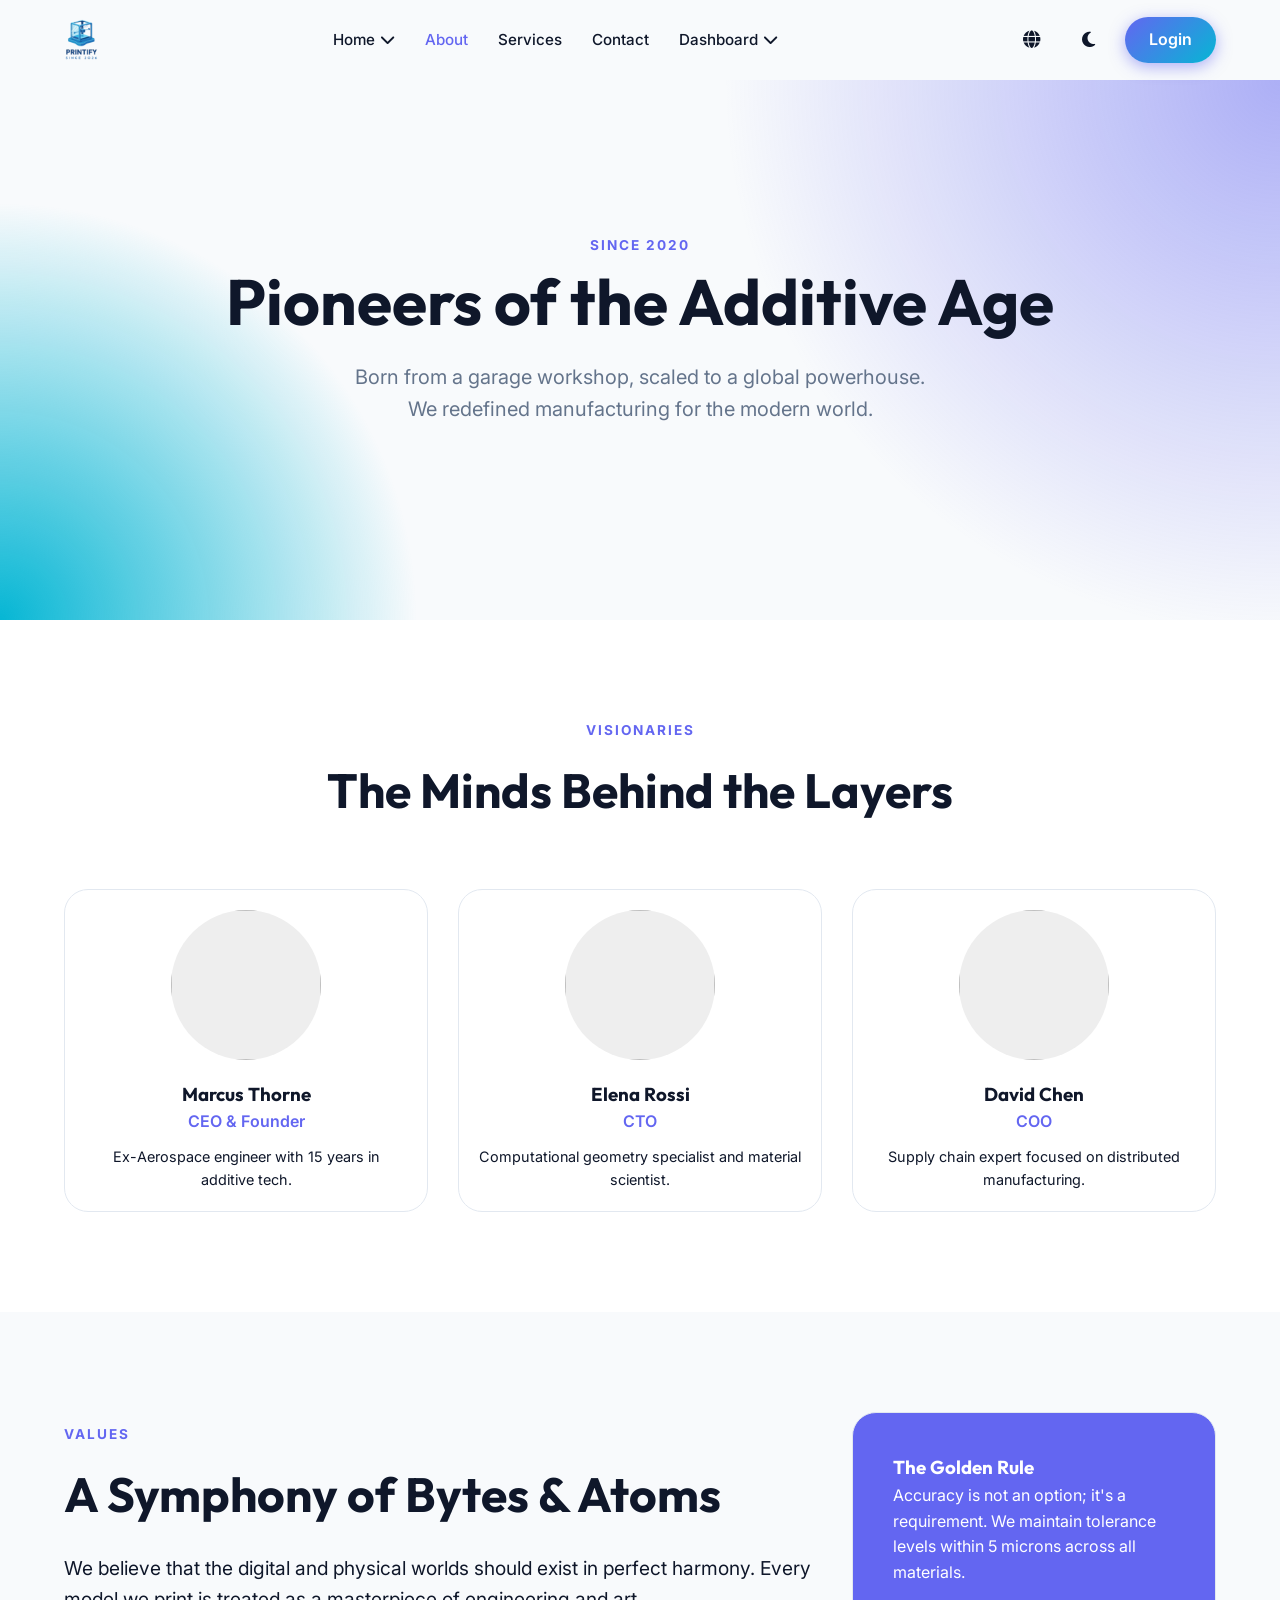
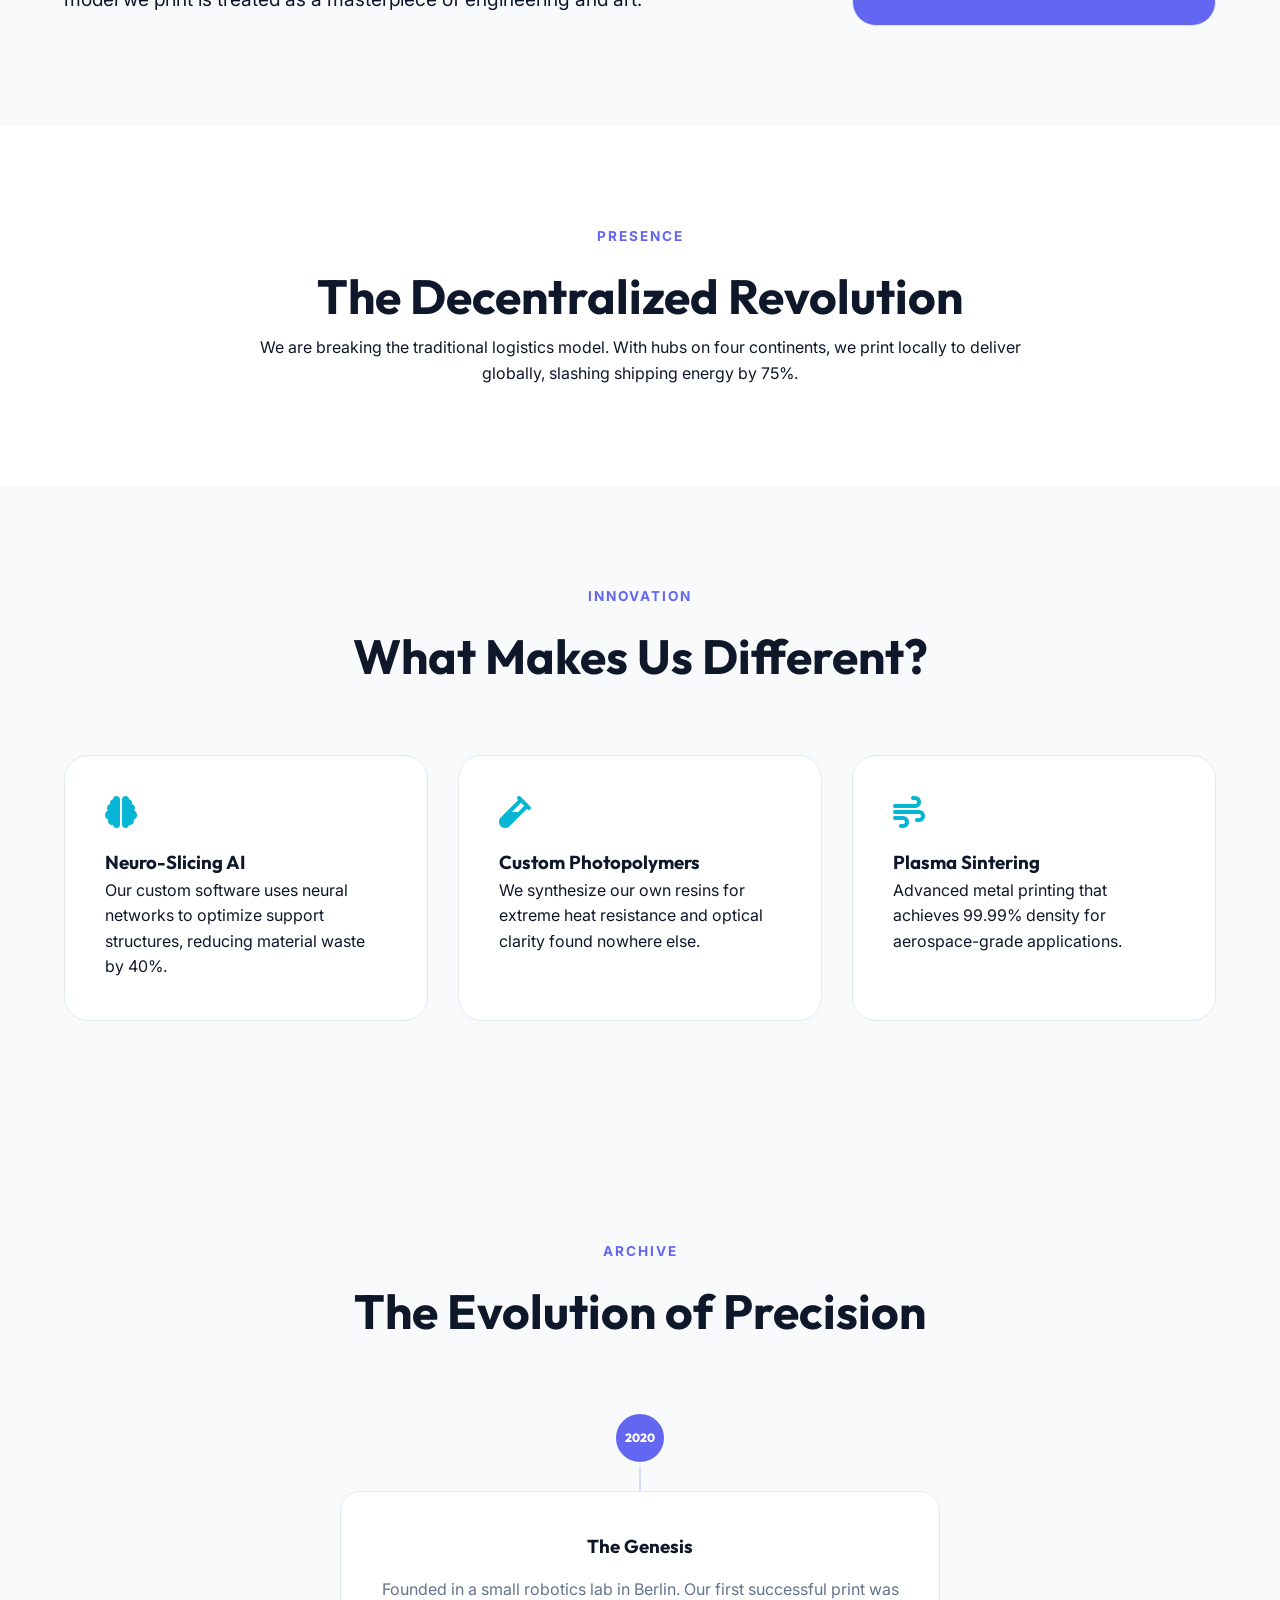
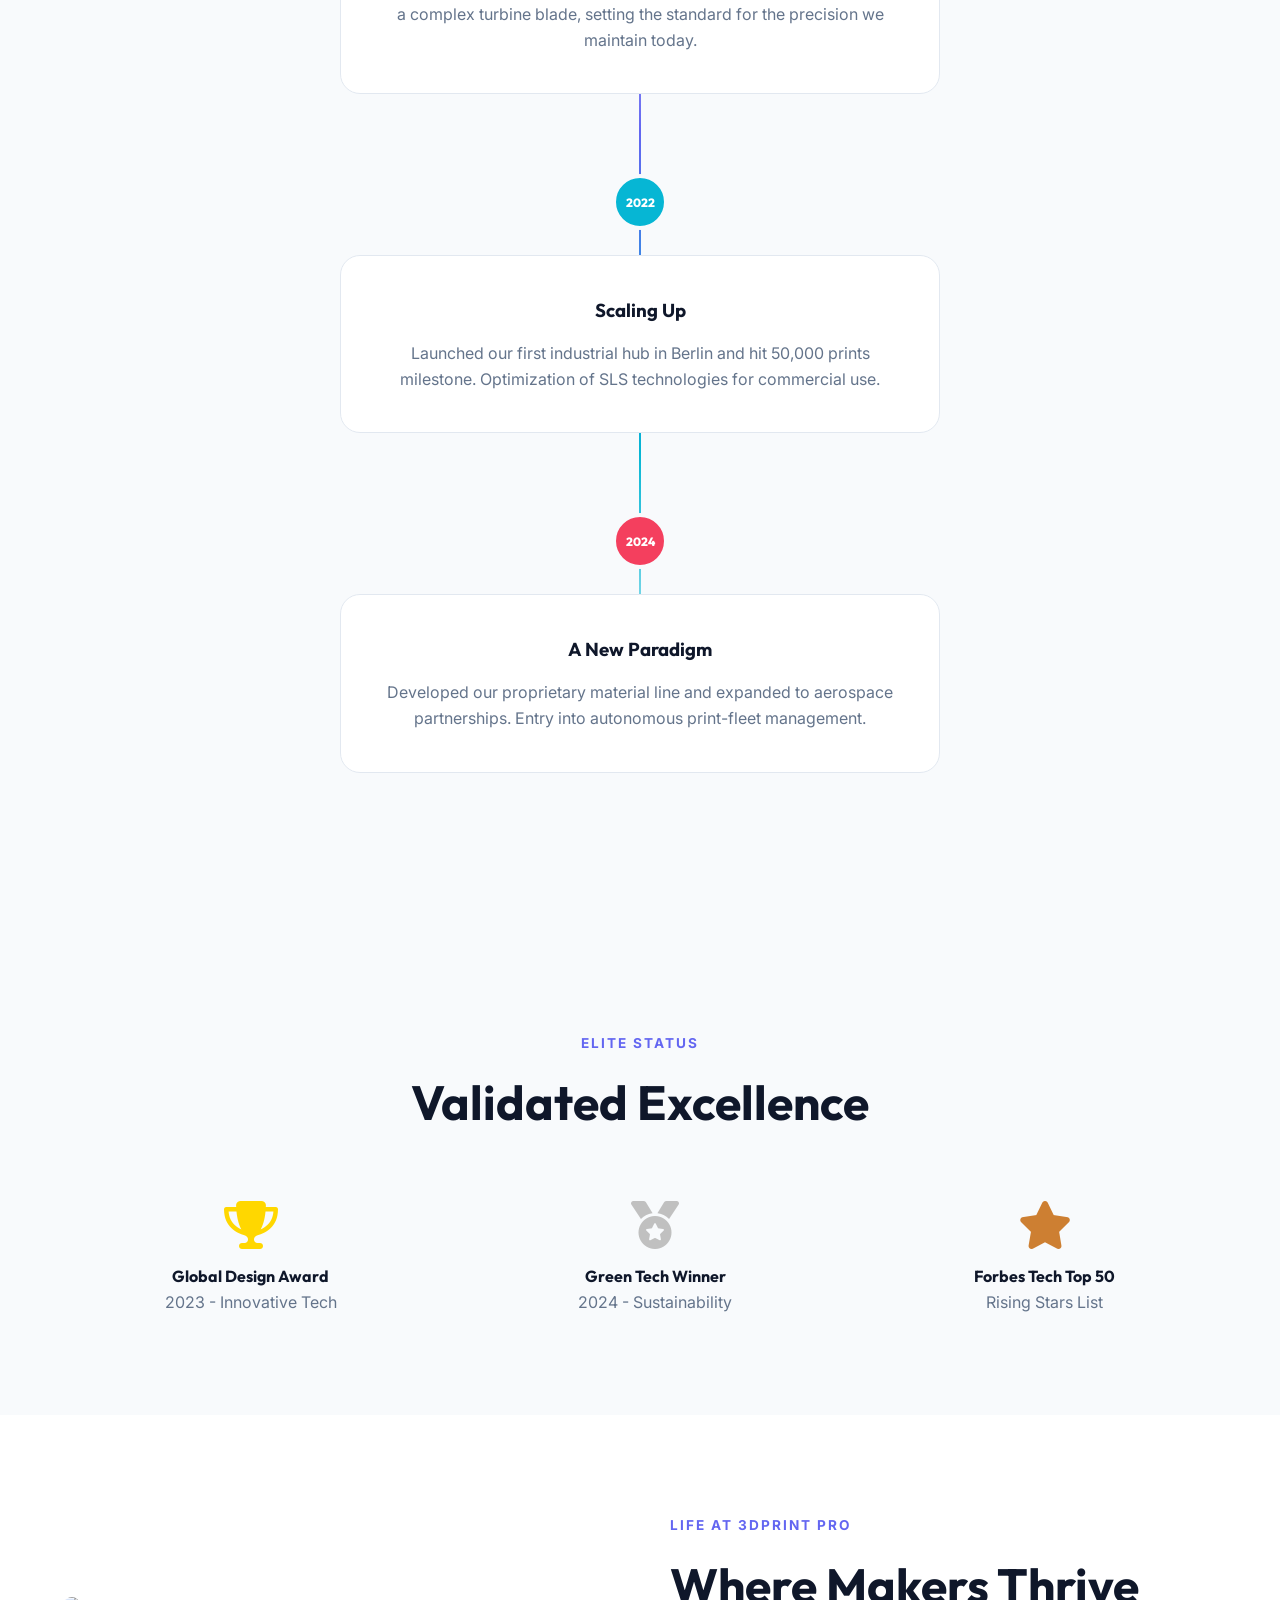
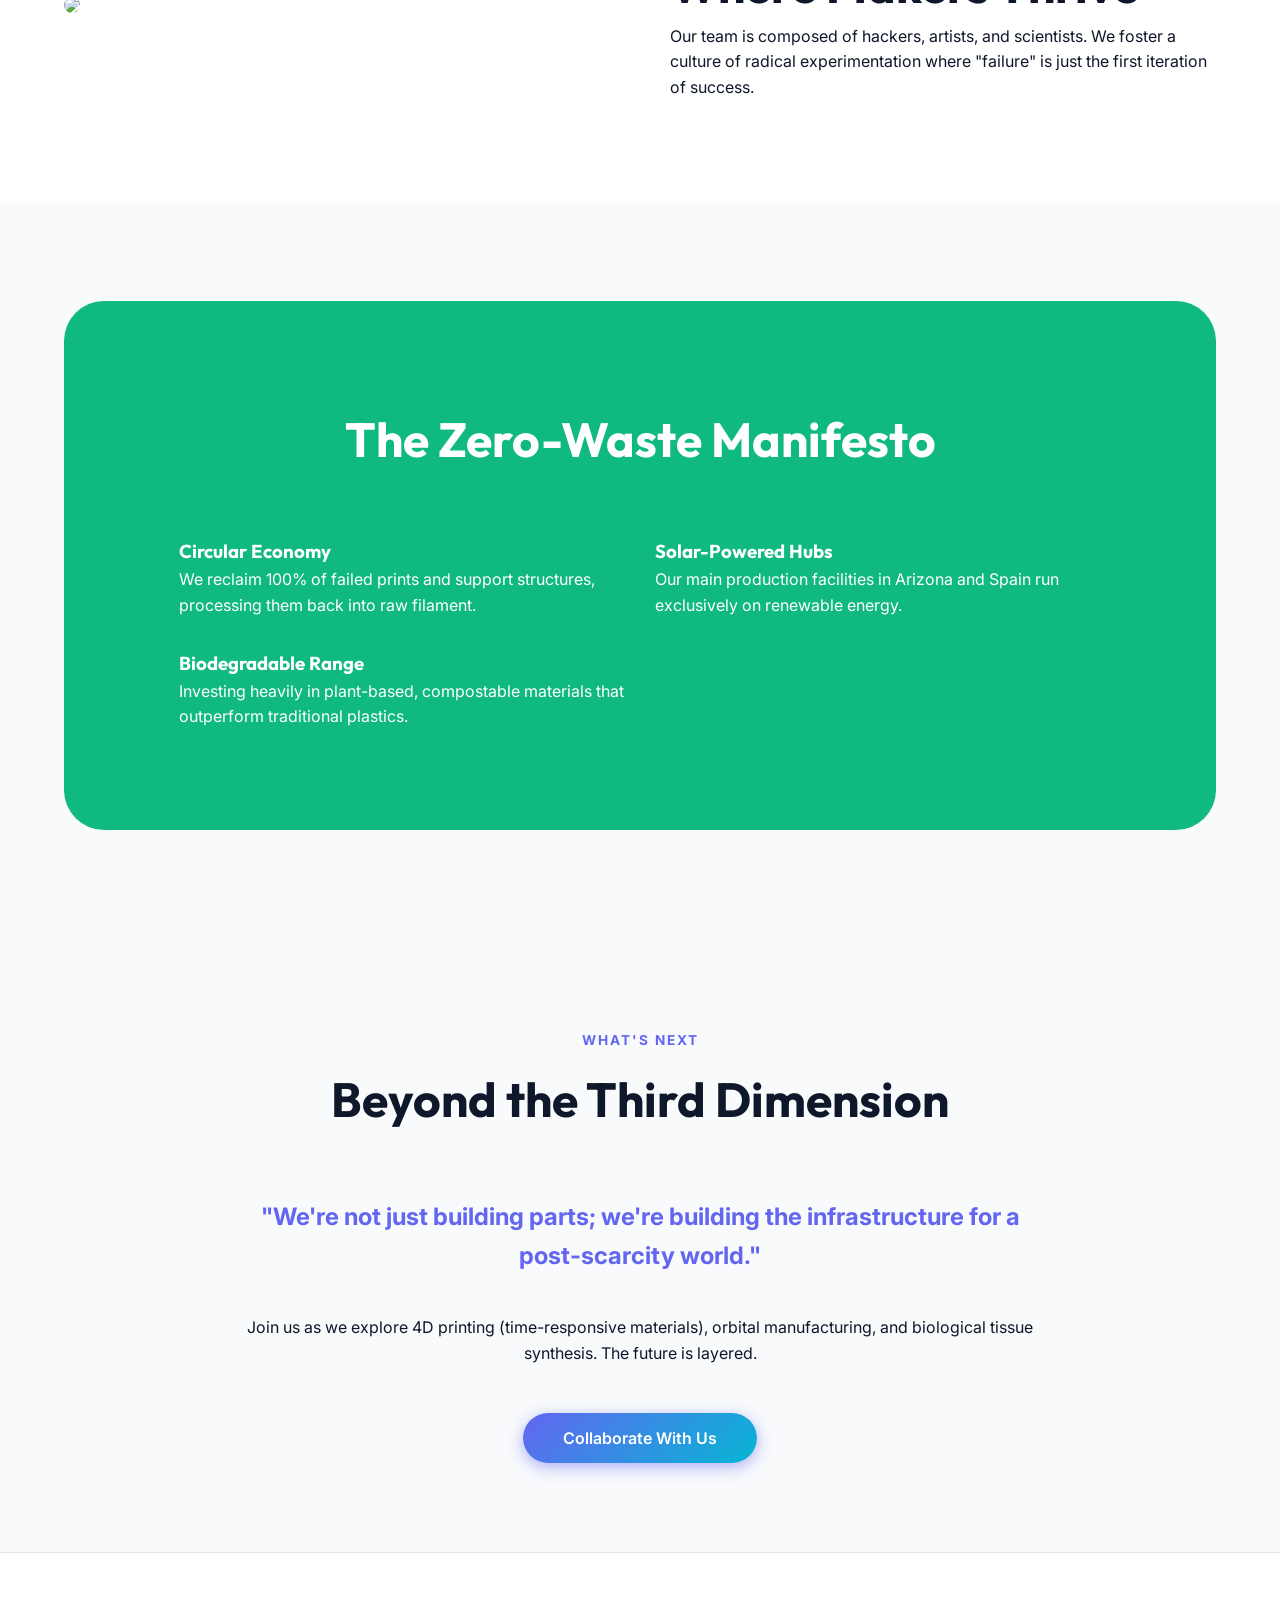
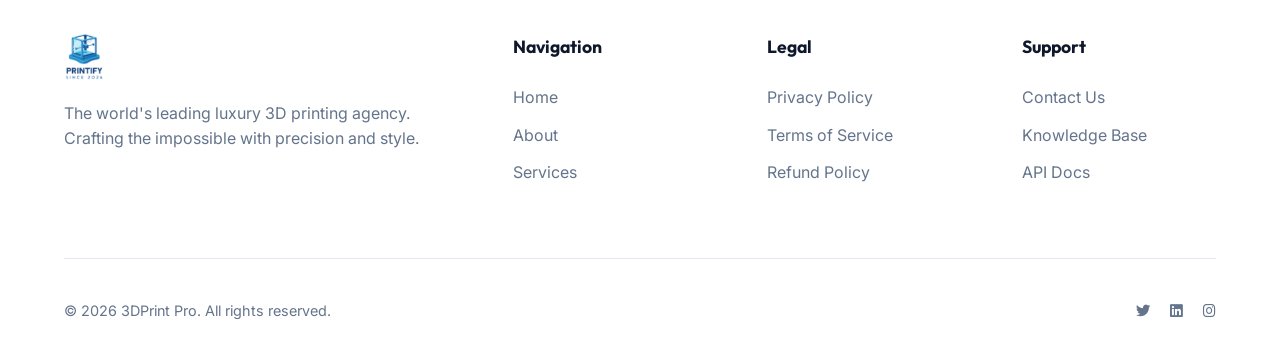
==== about.html @ d01c876b "Initial commit of Cake Shop project" ====
<!DOCTYPE html>
<html lang="en">

<head>
    <meta charset="UTF-8">
    <meta name="viewport" content="width=device-width, initial-scale=1.0">
    <title>About Us | 3DPrint Pro</title>
    <link rel="icon" type="image/png" href="logo.png">
    <meta name="description"
        content="Discover the story, mission, and technology behind 3DPrint Pro. Leaders in industrial 3D printing.">
    <style>
        html,
        body {
            overflow-x: hidden !important;
            max-width: 100% !important;
        }

        * {
            box-sizing: border-box;
            min-width: 0;
        }
    </style>
    <!-- Font Awesome for icons -->
    <link rel="stylesheet" href="https://cdnjs.cloudflare.com/ajax/libs/font-awesome/6.4.0/css/all.min.css">
    <link rel="stylesheet" href="index.css">
</head>

<body>

    <header>
        <a href="index.html" class="logo">
            <img src="logo.png" alt="3DPrint Pro Logo" style="height: 42px; width: auto;">
        </a>

        <nav>
            <div class="nav-item">
                <a href="index.html" class="nav-link">Home <i class="fas fa-chevron-down"></i></a>
                <div class="dropdown">
                    <a href="index.html" class="dropdown-link">Home 1</a>
                    <a href="home2.html" class="dropdown-link">Home 2</a>
                </div>
            </div>
            <div class="nav-item">
                <a href="about.html" class="nav-link" style="color: var(--primary);">About</a>
            </div>
            <div class="nav-item">
                <a href="services.html" class="nav-link">Services</a>
            </div>
            <div class="nav-item">
                <a href="contact.html" class="nav-link">Contact</a>
            </div>
            <div class="nav-item">
                <a href="user-dashboard.html" class="nav-link">Dashboard <i class="fas fa-chevron-down"></i></a>
                <div class="dropdown">
                    <a href="user-dashboard.html" class="dropdown-link">User Dashboard</a>
                    <a href="admin-dashboard.html" class="dropdown-link">Admin Dashboard</a>
                </div>
            </div>
        </nav>

        <div class="header-right">
            <button class="icon-btn" id="rtl-toggle" title="Switch RTL/LTR"><i class="fas fa-globe"></i></button>
            <button class="icon-btn" id="theme-toggle" title="Toggle Theme"><i class="fas fa-moon"></i></button>
            <a href="login.html" class="login-btn">Login</a>
            <button class="hamburger" id="hamburger" aria-label="Toggle menu">
                <span></span><span></span><span></span>
            </button>
        </div>
    </header>

    <!-- Mobile Nav Drawer -->
    <div class="mobile-nav" id="mobile-nav">
        <div class="mobile-nav-overlay" id="mobile-nav-overlay"></div>
        <div class="mobile-nav-drawer">
            <button class="mobile-nav-link" onclick="toggleMobileSub('home-sub',this)">
                Home <i class="fas fa-chevron-down"></i>
            </button>
            <div class="mobile-sub-group" id="home-sub">
                <a href="index.html" class="mobile-sub-link">Home 1</a>
                <a href="home2.html" class="mobile-sub-link">Home 2</a>
            </div>
            <a href="about.html" class="mobile-nav-link active">About</a>
            <a href="services.html" class="mobile-nav-link">Services</a>
            <a href="contact.html" class="mobile-nav-link">Contact</a>
            <button class="mobile-nav-link" onclick="toggleMobileSub('dash-sub',this)">
                Dashboard <i class="fas fa-chevron-down"></i>
            </button>
            <div class="mobile-sub-group" id="dash-sub">
                <a href="user-dashboard.html" class="mobile-sub-link">User Dashboard</a>
                <a href="admin-dashboard.html" class="mobile-sub-link">Admin Dashboard</a>
            </div>
            <div class="mobile-nav-footer">
                <a href="login.html" class="login-btn" style="flex:1; text-align:center;">Login</a>
            </div>
        </div>
    </div>

    <main style="padding-top: 80px;">
        <!-- Section 1: Hero / Heritage -->
        <section class="hero" style="height: 60vh; min-height: 500px;">
            <div class="hero-content">
                <span class="section-tag">Since 2020</span>
                <h1 style="font-size: 4rem;">Pioneers of the Additive Age</h1>
                <p>Born from a garage workshop, scaled to a global powerhouse. We redefined manufacturing for the modern
                    world.</p>
            </div>
        </section>

        <!-- Section 2: Leadership Team -->
        <section id="leadership" style="background: var(--bg-card);">
            <div class="section-head">
                <span class="section-tag">Visionaries</span>
                <h2 class="section-title">The Minds Behind the Layers</h2>
            </div>
            <div class="grid-3">
                <div class="card" style="text-align: center; padding: 20px;">
                    <div
                        style="width: 150px; height: 150px; border-radius: 50%; background: #eee; margin: 0 auto 20px; overflow: hidden;">
                        <img src="https://images.unsplash.com/photo-1507003211169-0a1dd7228f2d?auto=format&fit=crop&w=300&q=80"
                            style="width: 100%; height: 100%; object-fit: cover;">
                    </div>
                    <h3>Marcus Thorne</h3>
                    <p style="color: var(--primary); font-weight: 600;">CEO & Founder</p>
                    <p style="font-size: 0.9rem; margin-top: 10px;">Ex-Aerospace engineer with 15 years in additive
                        tech.</p>
                </div>
                <div class="card" style="text-align: center; padding: 20px;">
                    <div
                        style="width: 150px; height: 150px; border-radius: 50%; background: #eee; margin: 0 auto 20px; overflow: hidden;">
                        <img src="https://images.unsplash.com/photo-1494790108377-be9c29b29330?auto=format&fit=crop&w=300&q=80"
                            style="width: 100%; height: 100%; object-fit: cover;">
                    </div>
                    <h3>Elena Rossi</h3>
                    <p style="color: var(--primary); font-weight: 600;">CTO</p>
                    <p style="font-size: 0.9rem; margin-top: 10px;">Computational geometry specialist and material
                        scientist.</p>
                </div>
                <div class="card" style="text-align: center; padding: 20px;">
                    <div
                        style="width: 150px; height: 150px; border-radius: 50%; background: #eee; margin: 0 auto 20px; overflow: hidden;">
                        <img src="https://images.unsplash.com/photo-1500648767791-00dcc994a43e?auto=format&fit=crop&w=300&q=80"
                            style="width: 100%; height: 100%; object-fit: cover;">
                    </div>
                    <h3>David Chen</h3>
                    <p style="color: var(--primary); font-weight: 600;">COO</p>
                    <p style="font-size: 0.9rem; margin-top: 10px;">Supply chain expert focused on distributed
                        manufacturing.</p>
                </div>
            </div>
        </section>

        <!-- Section 3: Core Philosophy -->
        <section id="philosophy">
            <div class="grid-3" style="align-items: center;">
                <div style="grid-column: span 2;">
                    <span class="section-tag">Values</span>
                    <h2 class="section-title">A Symphony of Bytes & Atoms</h2>
                    <p style="font-size: 1.2rem; margin-top: 20px;">We believe that the digital and physical worlds
                        should exist in perfect harmony. Every model we print is treated as a masterpiece of engineering
                        and art.</p>
                </div>
                <div class="card" style="background: var(--primary); color: white;">
                    <h3>The Golden Rule</h3>
                    <p>Accuracy is not an option; it's a requirement. We maintain tolerance levels within 5 microns
                        across all materials.</p>
                </div>
            </div>
        </section>

        <!-- Section 4: Global Connectivity -->
        <section id="global" style="background: var(--bg-card); position: relative; overflow: hidden;">
            <div
                style="position: absolute; top: 0; left: 0; width: 100%; height: 100%; opacity: 0.05; background: url('https://images.unsplash.com/photo-1451187580459-43490279c0fa?auto=format&fit=crop&w=1200&q=80'); background-size: cover;">
            </div>
            <div style="position: relative; z-index: 1; text-align: center; max-width: 800px; margin: 0 auto;">
                <span class="section-tag">Presence</span>
                <h2 class="section-title">The Decentralized Revolution</h2>
                <p>We are breaking the traditional logistics model. With hubs on four continents, we print locally to
                    deliver globally, slashing shipping energy by 75%.</p>
            </div>
        </section>

        <!-- Section 5: Proprietary Tech -->
        <section id="tech-stack">
            <div class="section-head">
                <span class="section-tag">Innovation</span>
                <h2 class="section-title">What Makes Us Different?</h2>
            </div>
            <div class="grid-3">
                <div class="card">
                    <i class="fas fa-brain" style="font-size: 2rem; color: var(--secondary); margin-bottom: 20px;"></i>
                    <h3>Neuro-Slicing AI</h3>
                    <p>Our custom software uses neural networks to optimize support structures, reducing material waste
                        by 40%.</p>
                </div>
                <div class="card">
                    <i class="fas fa-vial" style="font-size: 2rem; color: var(--secondary); margin-bottom: 20px;"></i>
                    <h3>Custom Photopolymers</h3>
                    <p>We synthesize our own resins for extreme heat resistance and optical clarity found nowhere else.
                    </p>
                </div>
                <div class="card">
                    <i class="fas fa-wind" style="font-size: 2rem; color: var(--secondary); margin-bottom: 20px;"></i>
                    <h3>Plasma Sintering</h3>
                    <p>Advanced metal printing that achieves 99.99% density for aerospace-grade applications.</p>
                </div>
            </div>
        </section>

        <!-- Section 6: Our Evolution (Centered) -->
        <section id="evolution" style="background: var(--bg-main); padding: 120px 5%;">
            <div class="section-head" style="text-align: center;">
                <span class="section-tag">Archive</span>
                <h2 class="section-title">The Evolution of Precision</h2>
            </div>
            <div style="position: relative; max-width: 800px; margin: 0 auto;">
                <!-- Vertical Line -->
                <div
                    style="position: absolute; left: 50%; top: 0; bottom: 0; width: 2px; background: linear-gradient(to bottom, transparent, var(--primary), var(--secondary), transparent); transform: translateX(-50%);">
                </div>

                <div style="position: relative; z-index: 1;">
                    <!-- 2020 -->
                    <div style="text-align: center; margin-bottom: 80px;">
                        <div
                            style="width: 56px; height: 56px; background: var(--primary); color: white; border-radius: 50%; display: flex; align-items: center; justify-content: center; margin: 0 auto 25px; border: 4px solid var(--bg-main); font-weight: 800; font-family: 'Outfit'; z-index: 2; font-size: 12px; white-space: nowrap; flex-shrink: 0;">
                            2020</div>
                        <div class="card timeline-card"
                            style="text-align: center; max-width: 600px; margin: 0 auto; background: var(--bg-card); padding: 40px; border-radius: 20px;">
                            <h3>The Genesis</h3>
                            <p style="color: var(--text-muted); margin-top: 15px;">Founded in a small robotics lab in
                                Berlin. Our first successful print was a complex turbine blade, setting the standard for
                                the precision we maintain today.</p>
                        </div>
                    </div>

                    <!-- 2022 -->
                    <div style="text-align: center; margin-bottom: 80px;">
                        <div
                            style="width: 56px; height: 56px; background: var(--secondary); color: white; border-radius: 50%; display: flex; align-items: center; justify-content: center; margin: 0 auto 25px; border: 4px solid var(--bg-main); font-weight: 800; font-family: 'Outfit'; z-index: 2; font-size: 12px; white-space: nowrap; flex-shrink: 0;">
                            2022</div>
                        <div class="card timeline-card"
                            style="text-align: center; max-width: 600px; margin: 0 auto; background: var(--bg-card); padding: 40px; border-radius: 20px;">
                            <h3>Scaling Up</h3>
                            <p style="color: var(--text-muted); margin-top: 15px;">Launched our first industrial hub in
                                Berlin and hit 50,000 prints milestone. Optimization of SLS technologies for commercial
                                use.</p>
                        </div>
                    </div>

                    <!-- 2024 -->
                    <div style="text-align: center; margin-bottom: 40px;">
                        <div
                            style="width: 56px; height: 56px; background: var(--accent); color: white; border-radius: 50%; display: flex; align-items: center; justify-content: center; margin: 0 auto 25px; border: 4px solid var(--bg-main); font-weight: 800; font-family: 'Outfit'; z-index: 2; font-size: 12px; white-space: nowrap; flex-shrink: 0;">
                            2024</div>
                        <div class="card timeline-card"
                            style="text-align: center; max-width: 600px; margin: 0 auto; background: var(--bg-card); padding: 40px; border-radius: 20px;">
                            <h3>A New Paradigm</h3>
                            <p style="color: var(--text-muted); margin-top: 15px;">Developed our proprietary material
                                line and expanded to aerospace partnerships. Entry into autonomous print-fleet
                                management.</p>
                        </div>
                    </div>
                </div>
            </div>
        </section>

        <!-- Section 7: Awards & Recognition -->
        <section id="awards">
            <div class="section-head">
                <span class="section-tag">Elite Status</span>
                <h2 class="section-title">Validated Excellence</h2>
            </div>
            <div style="display: flex; justify-content: space-around; flex-wrap: wrap; gap: 40px;">
                <div style="text-align: center;">
                    <i class="fas fa-trophy" style="font-size: 3rem; color: #ffd700; margin-bottom: 15px;"></i>
                    <h4>Global Design Award</h4>
                    <p style="color: var(--text-muted);">2023 - Innovative Tech</p>
                </div>
                <div style="text-align: center;">
                    <i class="fas fa-medal" style="font-size: 3rem; color: #c0c0c0; margin-bottom: 15px;"></i>
                    <h4>Green Tech Winner</h4>
                    <p style="color: var(--text-muted);">2024 - Sustainability</p>
                </div>
                <div style="text-align: center;">
                    <i class="fas fa-star" style="font-size: 3rem; color: #cd7f32; margin-bottom: 15px;"></i>
                    <h4>Forbes Tech Top 50</h4>
                    <p style="color: var(--text-muted);">Rising Stars List</p>
                </div>
            </div>
        </section>

        <!-- Section 8: Internal Culture -->
        <section id="culture" style="background: var(--bg-card);">
            <div style="display: flex; gap: 60px; align-items: center; flex-wrap: wrap-reverse;">
                <div style="flex: 1; min-width: 300px;">
                    <img src="https://images.unsplash.com/photo-1522202176988-66273c2fd55f?auto=format&fit=crop&w=800&q=80"
                        style="width: 100%; border-radius: 24px;">
                </div>
                <div style="flex: 1; min-width: 300px;">
                    <span class="section-tag">Life at 3DPrint Pro</span>
                    <h2 class="section-title">Where Makers Thrive</h2>
                    <p>Our team is composed of hackers, artists, and scientists. We foster a culture of radical
                        experimentation where "failure" is just the first iteration of success.</p>
                </div>
            </div>
        </section>

        <!-- Section 9: Sustainability Detail -->
        <section id="eco-manifesto">
            <div style="background: #10b981; border-radius: 40px; padding: 100px 10%; color: white;">
                <div class="section-head">
                    <h2 class="section-title" style="color: white;">The Zero-Waste Manifesto</h2>
                </div>
                <div class="grid-3">
                    <div>
                        <h3>Circular Economy</h3>
                        <p>We reclaim 100% of failed prints and support structures, processing them back into raw
                            filament.</p>
                    </div>
                    <div>
                        <h3>Solar-Powered Hubs</h3>
                        <p>Our main production facilities in Arizona and Spain run exclusively on renewable energy.</p>
                    </div>
                    <div>
                        <h3>Biodegradable Range</h3>
                        <p>Investing heavily in plant-based, compostable materials that outperform traditional plastics.
                        </p>
                    </div>
                </div>
            </div>
        </section>

        <!-- Section 10: The Road Ahead -->
        <section id="future">
            <div class="section-head">
                <span class="section-tag">What's Next</span>
                <h2 class="section-title">Beyond the Third Dimension</h2>
            </div>
            <div style="text-align: center; max-width: 800px; margin: 0 auto;">
                <p style="font-size: 1.5rem; color: var(--primary); font-weight: 700; margin-bottom: 40px;">"We're not
                    just building parts; we're building the infrastructure for a post-scarcity world."</p>
                <p>Join us as we explore 4D printing (time-responsive materials), orbital manufacturing, and biological
                    tissue synthesis. The future is layered.</p>
                <div style="margin-top: 60px;">
                    <a href="contact.html" class="login-btn" style="padding: 15px 40px;">Collaborate With Us</a>
                </div>
            </div>
        </section>
    </main>

    <footer>
        <div class="footer-grid">
            <div class="footer-about">
                <a href="index.html" class="logo footer-logo">
                    <img src="logo.png" alt="3DPrint Pro Logo" style="height: 48px; width: auto;">
                </a>
                <p style="color: var(--text-muted);">The world's leading luxury 3D printing agency. Crafting the
                    impossible with precision and style.</p>
            </div>
            <div class="footer-links">
                <h4>Navigation</h4>
                <ul>
                    <li><a href="index.html">Home</a></li>
                    <li><a href="about.html">About</a></li>
                    <li><a href="services.html">Services</a></li>
                </ul>
            </div>
            <div class="footer-links">
                <h4>Legal</h4>
                <ul>
                    <li><a href="#">Privacy Policy</a></li>
                    <li><a href="#">Terms of Service</a></li>
                    <li><a href="#">Refund Policy</a></li>
                </ul>
            </div>
            <div class="footer-links">
                <h4>Support</h4>
                <ul>
                    <li><a href="contact.html">Contact Us</a></li>
                    <li><a href="#">Knowledge Base</a></li>
                    <li><a href="#">API Docs</a></li>
                </ul>
            </div>
        </div>
        <div class="footer-bottom">
            <p>&copy; 2026 3DPrint Pro. All rights reserved.</p>
            <div style="display: flex; gap: 20px;">
                <a href="#" style="color: var(--text-muted);"><i class="fab fa-twitter"></i></a>
                <a href="#" style="color: var(--text-muted);"><i class="fab fa-linkedin"></i></a>
                <a href="#" style="color: var(--text-muted);"><i class="fab fa-instagram"></i></a>
            </div>
        </div>
    </footer>

    <script src="index.js"></script>
    <script>
        const hamburger = document.getElementById('hamburger');
        const mobileNav = document.getElementById('mobile-nav');
        const overlay = document.getElementById('mobile-nav-overlay');
        hamburger.addEventListener('click', () => {
            hamburger.classList.toggle('open');
            mobileNav.classList.toggle('open');
            document.body.style.overflow = mobileNav.classList.contains('open') ? 'hidden' : '';
        });
        overlay.addEventListener('click', () => {
            hamburger.classList.remove('open');
            mobileNav.classList.remove('open');
            document.body.style.overflow = '';
        });
        function toggleMobileSub(id, btn) {
            document.getElementById(id).classList.toggle('open');
            btn.classList.toggle('active');
        }
    </script>
</body>

</html>
---- index.css ----
@import url('https://fonts.googleapis.com/css2?family=Outfit:wght@300;400;600;700;800&family=Inter:wght@300;400;500;600&display=swap');

:root {
    /* Color Palette - Light Mode */
    --primary: #6366f1;
    --primary-glow: rgba(99, 102, 241, 0.5);
    --secondary: #06b6d4;
    --accent: #f43f5e;
    --bg-main: #f8fafc;
    --bg-card: #ffffff;
    --text-main: #0f172a;
    --text-muted: #64748b;
    --border: #e2e8f0;
    --header-bg: rgba(255, 255, 255, 0.8);

    /* Transitions */
    --transition: all 0.3s cubic-bezier(0.4, 0, 0.2, 1);
}

[data-theme="dark"] {
    --primary: #818cf8;
    --primary-glow: rgba(129, 140, 248, 0.3);
    --secondary: #22d3ee;
    --bg-main: #020617;
    --bg-card: #0f172a;
    --text-main: #f8fafc;
    --text-muted: #94a3b8;
    --border: #1e293b;
    --header-bg: rgba(2, 6, 23, 0.8);
}

[dir="rtl"] {
    direction: rtl;
    text-align: right;
}

[dir="rtl"] .hero,
[dir="rtl"] .section-head,
[dir="rtl"] .hero p,
[dir="rtl"] .footer-about p,
[dir="rtl"] .footer-bottom,
[dir="rtl"] footer {
    text-align: center;
    /* Keep these centered if they were originally centered */
}

/* Header & Nav Adjustments */
[dir="rtl"] header {
    flex-direction: row-reverse;
}

[dir="rtl"] nav {
    flex-direction: row-reverse;
}

[dir="rtl"] .header-right {
    flex-direction: row-reverse;
}

[dir="rtl"] .dropdown {
    left: auto;
    right: 50%;
    transform: translateX(50%) translateY(10px);
}

[dir="rtl"] .nav-item:hover .dropdown {
    transform: translateX(50%) translateY(0);
}

[dir="rtl"] .dropdown-link:hover {
    padding-left: 20px;
    padding-right: 25px;
}

/* Mobile Nav Adjustments */
[dir="rtl"] .mobile-nav-drawer {
    right: auto;
    left: 0;
    border-right: 1px solid var(--border);
    border-left: none;
    transform: translateX(-100%);
}

[dir="rtl"] .mobile-nav.open .mobile-nav-drawer {
    transform: translateX(0);
}

[dir="rtl"] .mobile-nav-link {
    text-align: right;
    flex-direction: row-reverse;
}

[dir="rtl"] .mobile-sub-link {
    text-align: right;
}

/* Layout Reversals */
[dir="rtl"] .grid-3 {
    direction: rtl;
}

[dir="rtl"] .footer-links ul {
    padding: 0;
}

/* Icon Reversals */
[dir="rtl"] .fa-chevron-right,
[dir="rtl"] .fa-arrow-right,
[dir="rtl"] .fa-chevron-down {
    /* chevrons don't always need full rotation but sometimes helpful */
}

/* Global utility for sections that use flex row */
[dir="rtl"] [style*="display: flex"] {
    /* flex-direction: row-reverse;  -- too dangerous to globalize, but good to keep in mind */
}


html {
    overflow-x: hidden;
}

* {
    margin: 0;
    padding: 0;
    box-sizing: border-box;
    min-width: 0;
    /* Prevents flex/grid children from overflowing their container */
}

body {
    font-family: 'Inter', sans-serif;
    background-color: var(--bg-main);
    color: var(--text-main);
    line-height: 1.6;
    transition: var(--transition);
    overflow-x: hidden;
    /* NOTE: do NOT add position:relative here — it breaks overflow-x:hidden containment */
}

h1,
h2,
h3,
h4,
.brand {
    font-family: 'Outfit', sans-serif;
    font-weight: 700;
}

/* Glassmorphism Utilities */
.glass {
    background: var(--header-bg);
    backdrop-filter: blur(12px);
    -webkit-backdrop-filter: blur(12px);
    border: 1px solid var(--border);
}

/* Header Styles */
header {
    position: fixed;
    top: 0;
    left: 0;
    width: 100%;
    z-index: 1000;
    height: 80px;
    display: flex;
    align-items: center;
    justify-content: space-between;
    padding: 0 5%;
    transition: var(--transition);
}

.logo {
    display: flex;
    align-items: center;
    gap: 10px;
    font-size: 1.5rem;
    font-weight: 800;
    color: var(--primary);
    text-decoration: none;
}

.logo span {
    background: linear-gradient(135deg, var(--primary), var(--secondary));
    -webkit-background-clip: text;
    background-clip: text;
    -webkit-text-fill-color: transparent;
}

/* Navigation */
nav {
    display: flex;
    gap: 30px;
    align-items: center;
}

.nav-item {
    position: relative;
    padding: 10px 0;
}

.nav-link {
    text-decoration: none;
    color: var(--text-main);
    font-weight: 500;
    font-size: 0.95rem;
    transition: var(--transition);
    display: flex;
    align-items: center;
    gap: 5px;
}

.nav-link:hover {
    color: var(--primary);
}

/* Dropdowns */
.dropdown {
    position: absolute;
    top: 100%;
    left: 50%;
    transform: translateX(-50%) translateY(10px);
    background: var(--bg-card);
    border: 1px solid var(--border);
    border-radius: 12px;
    min-width: 200px;
    box-shadow: 0 10px 25px rgba(0, 0, 0, 0.1);
    opacity: 0;
    visibility: hidden;
    transition: var(--transition);
    padding: 10px 0;
}

.nav-item:hover .dropdown {
    opacity: 1;
    visibility: visible;
    transform: translateX(-50%) translateY(0);
}

.dropdown-link {
    display: block;
    padding: 12px 20px;
    color: var(--text-main);
    text-decoration: none;
    font-size: 0.9rem;
    transition: var(--transition);
}

.dropdown-link:hover {
    background: var(--bg-main);
    color: var(--primary);
    padding-left: 25px;
}

/* Header Right */
.header-right {
    display: flex;
    align-items: center;
    gap: 15px;
}

[dir="rtl"] .header-right {
    flex-direction: row-reverse;
}

[dir="rtl"] .nav-link i {
    transform: rotate(180deg);
}

.icon-btn {
    background: none;
    border: none;
    color: var(--text-main);
    cursor: pointer;
    font-size: 1.1rem;
    display: flex;
    align-items: center;
    justify-content: center;
    width: 42px;
    height: 42px;
    border-radius: 12px;
    transition: var(--transition);
    border: 1px solid transparent;
}

.icon-btn:hover {
    background: var(--bg-card);
    border-color: var(--border);
    color: var(--primary);
}

.login-btn {
    background: linear-gradient(135deg, var(--primary), var(--secondary));
    color: white;
    padding: 10px 24px;
    border-radius: 30px;
    text-decoration: none;
    font-weight: 600;
    transition: var(--transition);
    box-shadow: 0 4px 15px var(--primary-glow);
}

.login-btn:hover {
    transform: translateY(-2px);
    box-shadow: 0 6px 20px var(--primary-glow);
}

/* Hero Section */
.hero {
    height: 100vh;
    display: flex;
    align-items: center;
    justify-content: center;
    text-align: center;
    padding: 0 5%;
    background: radial-gradient(circle at top right, var(--primary-glow), transparent 40%),
        radial-gradient(circle at bottom left, var(--secondary), transparent 30%);
    position: relative;
    overflow: hidden;
    width: 100%;
    max-width: 100%;
}

.hero-content {
    max-width: 900px;
    z-index: 2;
}

.hero h1 {
    font-size: clamp(2.5rem, 8vw, 5rem);
    line-height: 1.1;
    margin-bottom: 24px;
}

.hero p {
    font-size: 1.25rem;
    color: var(--text-muted);
    max-width: 600px;
    margin: 0 auto 40px;
}

/* Section Common Styles */
section {
    padding: 100px 5%;
}

.section-head {
    text-align: center;
    margin-bottom: 60px;
}

.section-tag {
    color: var(--primary);
    text-transform: uppercase;
    font-weight: 700;
    letter-spacing: 2px;
    font-size: 0.85rem;
    margin-bottom: 10px;
    display: block;
}

.section-title {
    font-size: clamp(2rem, 5vw, 3rem);
    color: var(--text-main);
}

/* Grid Layouts */
.grid-3 {
    display: grid;
    /* min(300px, 100%) ensures cells never force the grid wider than its container */
    grid-template-columns: repeat(auto-fit, minmax(min(300px, 100%), 1fr));
    gap: 30px;
}

/* Cards */
.card {
    background: var(--bg-card);
    border: 1px solid var(--border);
    padding: 40px;
    border-radius: 24px;
    transition: var(--transition);
}

.card:hover {
    transform: translateY(-10px);
    border-color: var(--primary);
    box-shadow: 0 20px 40px rgba(0, 0, 0, 0.05);
}

/* Footer */
footer {
    background: var(--bg-card);
    padding: 80px 5% 40px;
    border-top: 1px solid var(--border);
}

.footer-grid {
    display: grid;
    grid-template-columns: 2fr 1fr 1fr 1fr;
    gap: 60px;
    margin-bottom: 60px;
}

.footer-logo {
    margin-bottom: 20px;
}

.footer-links h4 {
    margin-bottom: 24px;
    font-size: 1.1rem;
}

.footer-links ul {
    list-style: none;
}

.footer-links li {
    margin-bottom: 12px;
}

.footer-links a {
    text-decoration: none;
    color: var(--text-muted);
    transition: var(--transition);
}

.footer-links a:hover {
    color: var(--primary);
}

.footer-bottom {
    padding-top: 40px;
    border-top: 1px solid var(--border);
    display: flex;
    justify-content: space-between;
    align-items: center;
    color: var(--text-muted);
    font-size: 0.9rem;
}

/* Animations */
@keyframes fadeIn {
    from {
        opacity: 0;
        transform: translateY(20px);
    }

    to {
        opacity: 1;
        transform: translateY(0);
    }
}

.reveal {
    animation: fadeIn 0.8s ease forwards;
}

/* =============================================
   HAMBURGER MENU BUTTON
   ============================================= */
.hamburger {
    display: none;
    flex-direction: column;
    justify-content: center;
    gap: 5px;
    width: 42px;
    height: 42px;
    background: none;
    border: 1px solid var(--border);
    border-radius: 12px;
    cursor: pointer;
    padding: 8px;
    transition: var(--transition);
    z-index: 1001;
}

.hamburger span {
    display: block;
    width: 100%;
    height: 2px;
    background: var(--text-main);
    border-radius: 2px;
    transition: var(--transition);
}

.hamburger.open span:nth-child(1) {
    transform: translateY(7px) rotate(45deg);
}

.hamburger.open span:nth-child(2) {
    opacity: 0;
    transform: scaleX(0);
}

.hamburger.open span:nth-child(3) {
    transform: translateY(-7px) rotate(-45deg);
}

/* =============================================
   MOBILE NAV DRAWER
   ============================================= */
.mobile-nav {
    display: none;
    position: fixed;
    top: 0;
    left: 0;
    width: 100%;
    height: 100%;
    z-index: 999;
    pointer-events: none;
    overflow: hidden;
    /* CRITICAL: clips the off-screen transformed drawer */
}

.mobile-nav-overlay {
    position: absolute;
    inset: 0;
    background: rgba(0, 0, 0, 0.5);
    opacity: 0;
    transition: opacity 0.3s ease;
    pointer-events: none;
}

.mobile-nav-drawer {
    position: absolute;
    top: 0;
    right: 0;
    width: min(320px, 85vw);
    height: 100%;
    background: var(--bg-card);
    border-left: 1px solid var(--border);
    padding: 100px 30px 40px;
    display: flex;
    flex-direction: column;
    gap: 8px;
    transform: translateX(100%);
    transition: transform 0.35s cubic-bezier(0.4, 0, 0.2, 1);
    overflow-y: auto;
    overflow-x: hidden;
    pointer-events: all;
}

.mobile-nav.open {
    pointer-events: all;
}

.mobile-nav.open .mobile-nav-overlay {
    opacity: 1;
    pointer-events: all;
}

.mobile-nav.open .mobile-nav-drawer {
    transform: translateX(0);
}

.mobile-nav-link {
    display: flex;
    align-items: center;
    justify-content: space-between;
    padding: 14px 0;
    border-bottom: 1px solid var(--border);
    font-size: 1.1rem;
    font-weight: 600;
    color: var(--text-main);
    text-decoration: none;
    transition: var(--transition);
    cursor: pointer;
    background: none;
    border-top: none;
    border-left: none;
    border-right: none;
    width: 100%;
    text-align: left;
    font-family: inherit;
}

.mobile-nav-link:hover,
.mobile-nav-link.active {
    color: var(--primary);
}

.mobile-sub-link {
    display: block;
    padding: 10px 15px;
    font-size: 0.95rem;
    color: var(--text-muted);
    text-decoration: none;
    border-radius: 8px;
    transition: var(--transition);
}

.mobile-sub-link:hover {
    background: var(--bg-main);
    color: var(--primary);
}

.mobile-sub-group {
    display: none;
    flex-direction: column;
    padding: 8px 0;
    gap: 2px;
}

.mobile-sub-group.open {
    display: flex;
}

.mobile-nav-footer {
    margin-top: auto;
    padding-top: 30px;
    display: flex;
    gap: 12px;
    align-items: center;
}

/* =============================================
   TABLET — 992px
   ============================================= */
@media (max-width: 992px) {
    nav {
        display: none;
    }

    .hamburger {
        display: flex;
    }

    .mobile-nav {
        display: block;
    }

    header {
        padding: 0 24px;
    }

    .footer-grid {
        grid-template-columns: 1fr 1fr;
        gap: 40px;
    }

    /* Span-2 cells collapse to full width */
    [style*="grid-column: span 2"] {
        grid-column: span 1 !important;
    }

    /* Clip ALL major layout blocks so nothing bleeds */
    html,
    body,
    main,
    header,
    footer,
    section {
        max-width: 100%;
        overflow-x: hidden;
    }
}

/* =============================================
   MOBILE — 768px
   ============================================= */
@media (max-width: 768px) {

    /* ── Layout blocks: hard clip ── */
    html,
    body {
        overflow-x: hidden !important;
    }

    section {
        padding: 60px 20px;
        width: 100%;
        max-width: 100%;
        overflow-x: hidden;
        position: relative;
    }

    footer {
        overflow-x: hidden;
    }

    /* ── Typography ── */
    .hero h1 {
        font-size: clamp(2rem, 10vw, 3rem);
    }

    .hero p {
        font-size: 1.1rem;
    }

    .section-title {
        font-size: clamp(1.6rem, 6vw, 2.2rem);
    }

    /* Inner-page hardcoded hero headings */
    .hero h1[style] {
        font-size: clamp(2rem, 9vw, 2.8rem) !important;
    }

    /* ── Grids ── */
    .grid-3 {
        grid-template-columns: 1fr;
        gap: 20px;
    }

    .footer-grid {
        grid-template-columns: 1fr;
        gap: 28px;
    }

    .footer-bottom {
        flex-direction: column;
        gap: 16px;
        text-align: center;
    }

    /* Contact form two-column grid */
    [style*="grid-template-columns: 1fr 1fr"] {
        grid-template-columns: 1fr !important;
        gap: 16px !important;
    }

    /* ── THE PRIMARY FIX: kill all inline min-widths ── */
    /* These are the #1 cause of horizontal overflow on mobile */
    [style*="min-width"] {
        min-width: 0 !important;
    }

    /* ── All flex children collapse to full width ── */
    [style*="flex: 1"],
    [style*="flex:1"] {
        flex: 1 1 100% !important;
        max-width: 100% !important;
        width: 100% !important;
    }

    /* ── Flex LAYOUT containers: wrap instead of overflow ──
       Only targets containers that have 'flex-wrap' or 'gap' in inline style,
       meaning they were designed as row layouts — NOT small centering circles ── */
    [style*="flex-wrap: wrap"],
    [style*="flex-wrap: wrap-reverse"],
    [style*="flex-wrap:wrap"] {
        flex-direction: column !important;
        gap: 20px !important;
    }

    /* ── Restore circles & icon-centering flex containers ──
       Elements that use display:flex purely for alignment (border-radius or
       fixed width/height) must NOT be forced to column or wrap ── */
    [style*="border-radius: 50%"],
    [style*="border-radius:50%"] {
        flex-direction: row !important;
        flex-wrap: nowrap !important;
        white-space: nowrap;
        font-size: 12px;
    }

    /* ── Cards ── */
    .card {
        padding: 24px;
    }

    .card[style*="scale"] {
        transform: none !important;
    }

    /* ── Fixed-size image/map blocks ── */
    [style*="height: 400px"] {
        height: 220px !important;
    }

    [style*="height: 300px"] {
        height: 180px !important;
    }

    /* ── Heavy padding blocks ── */
    [style*="padding: 80px"] {
        padding: 40px 20px !important;
    }

    [style*="padding: 100px 10%"] {
        padding: 56px 5% !important;
    }

    [style*="padding: 100px 5%"] {
        padding: 56px 5% !important;
    }

    [style*="padding: 60px"] {
        padding: 36px 20px !important;
    }

    /* ── Partnership ── */
    #partnership {
        margin: 0 !important;
        border-radius: 24px !important;
    }

    /* ── Quantum metrics side borders ── */
    [style*="border-right: 1px solid"] {
        border-right: none !important;
        border-bottom: 1px solid var(--border) !important;
        padding-bottom: 16px !important;
    }

    /* ── Global safety net ── */
    *, *::before, *::after {
        max-width: 100%;
        box-sizing: border-box;
    }

    img,
    video,
    iframe,
    canvas,
    svg {
        max-width: 100% !important;
        height: auto;
    }
}

/* =============================================
   SMALL MOBILE — 480px
   ============================================= */
@media (max-width: 480px) {

    /* ── Header ── */
    header {
        height: 68px;
        padding: 0 16px;
    }

    .logo {
        font-size: 1.1rem;
        gap: 6px;
    }

    .header-right {
        gap: 6px;
    }

    .icon-btn {
        width: 36px;
        height: 36px;
        font-size: 0.95rem;
    }

    .header-right .login-btn {
        display: none;
    }

    /* ── Hero: fully contained ── */
    .hero {
        padding: 88px 16px 56px;
        height: auto;
        min-height: 100svh;
        width: 100%;
        max-width: 100%;
        overflow: hidden;
    }

    .hero h1 {
        font-size: clamp(1.75rem, 8vw, 2.2rem);
        margin-top: 0;
    }

    .hero p {
        font-size: 0.95rem;
    }

    .hero-content {
        width: 100%;
        max-width: 100%;
    }

    /* ── Sections ── */
    section {
        padding: 48px 16px;
        overflow: hidden;
    }

    /* ── Cards ── */
    .card {
        padding: 18px;
    }

    /* ── Footer ── */
    .footer-grid {
        gap: 20px;
    }

    footer {
        padding: 56px 16px 28px;
    }

    /* ── Spec CTA blocks ── */
    #lab>div,
    #orbital>div {
        padding: 48px 16px !important;
        border-radius: 24px !important;
    }

    #carbon>div {
        padding: 36px 14px !important;
        border-radius: 20px !important;
    }

    #beta>div {
        padding: 56px 16px !important;
        border-radius: 24px !important;
    }

    #partnership {
        border-radius: 20px !important;
        margin: 0 !important;
    }

    #partnership>div {
        padding: 52px 16px !important;
    }
}
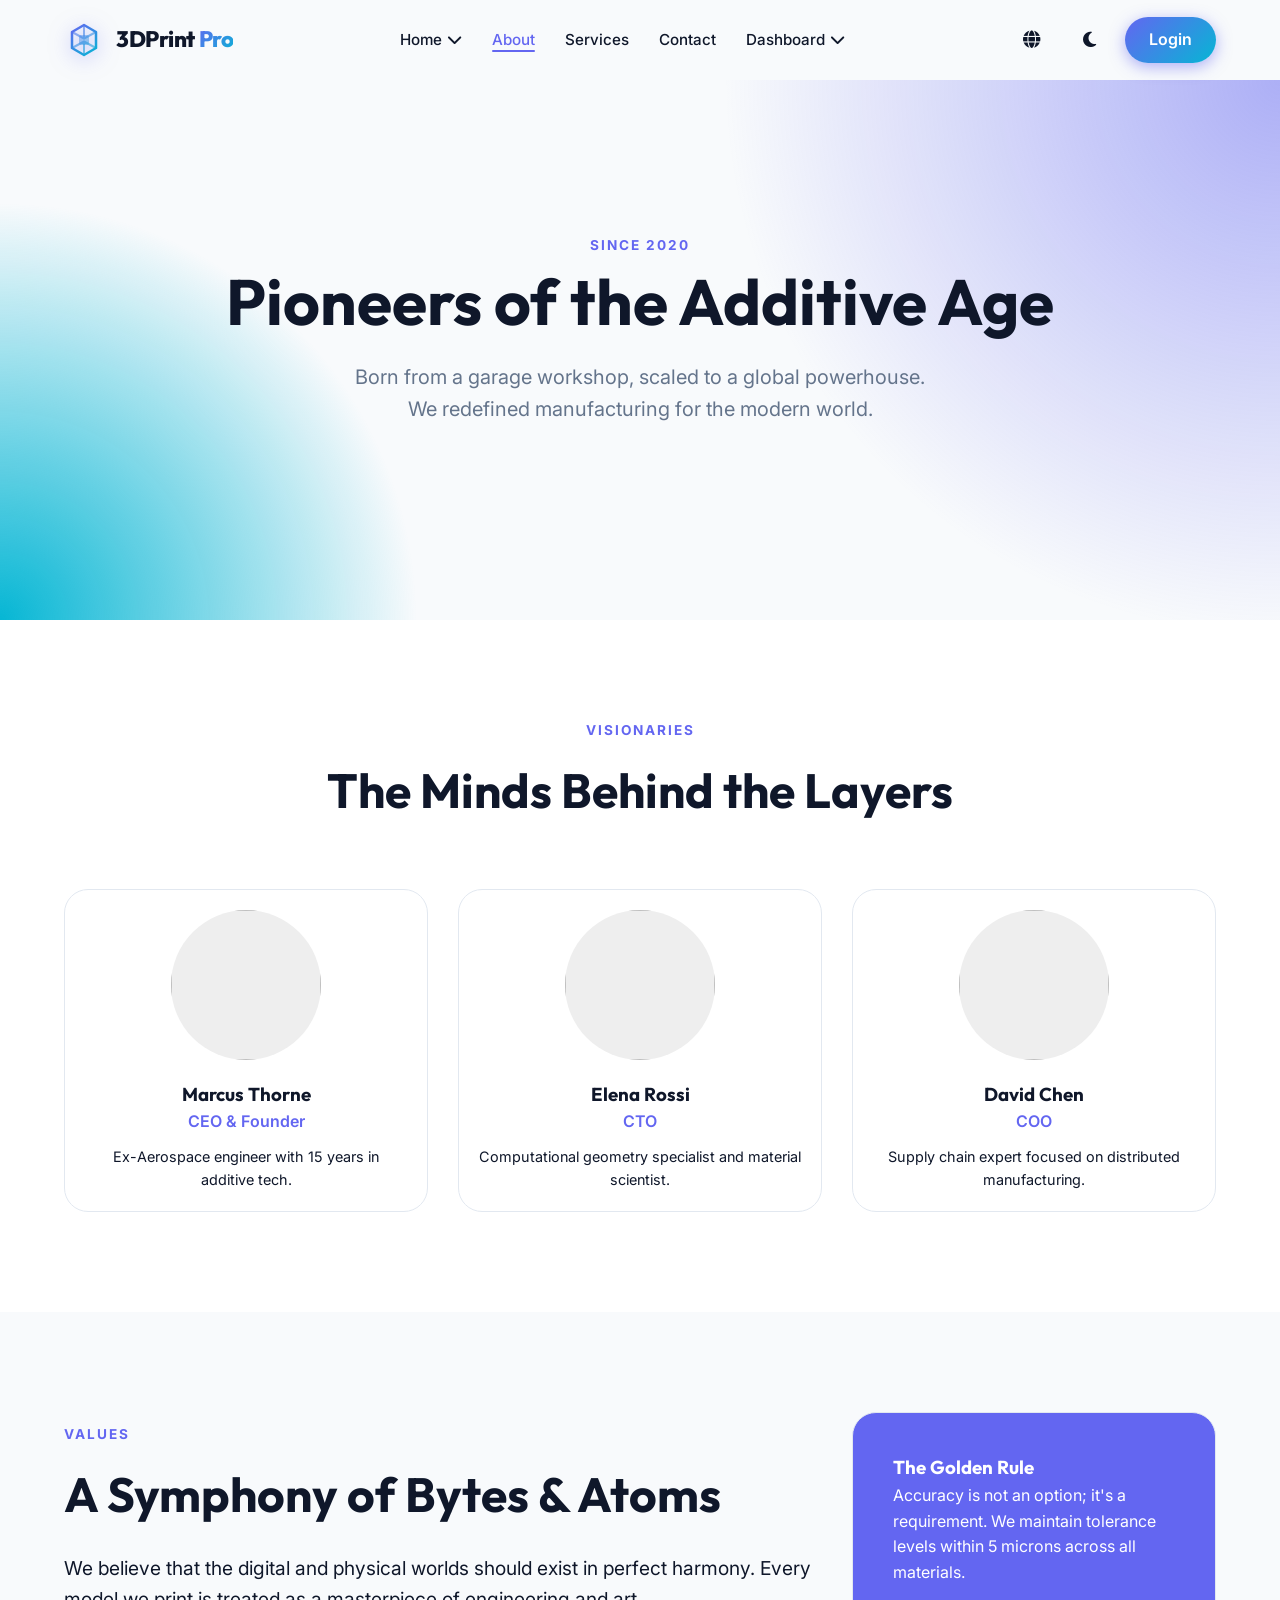
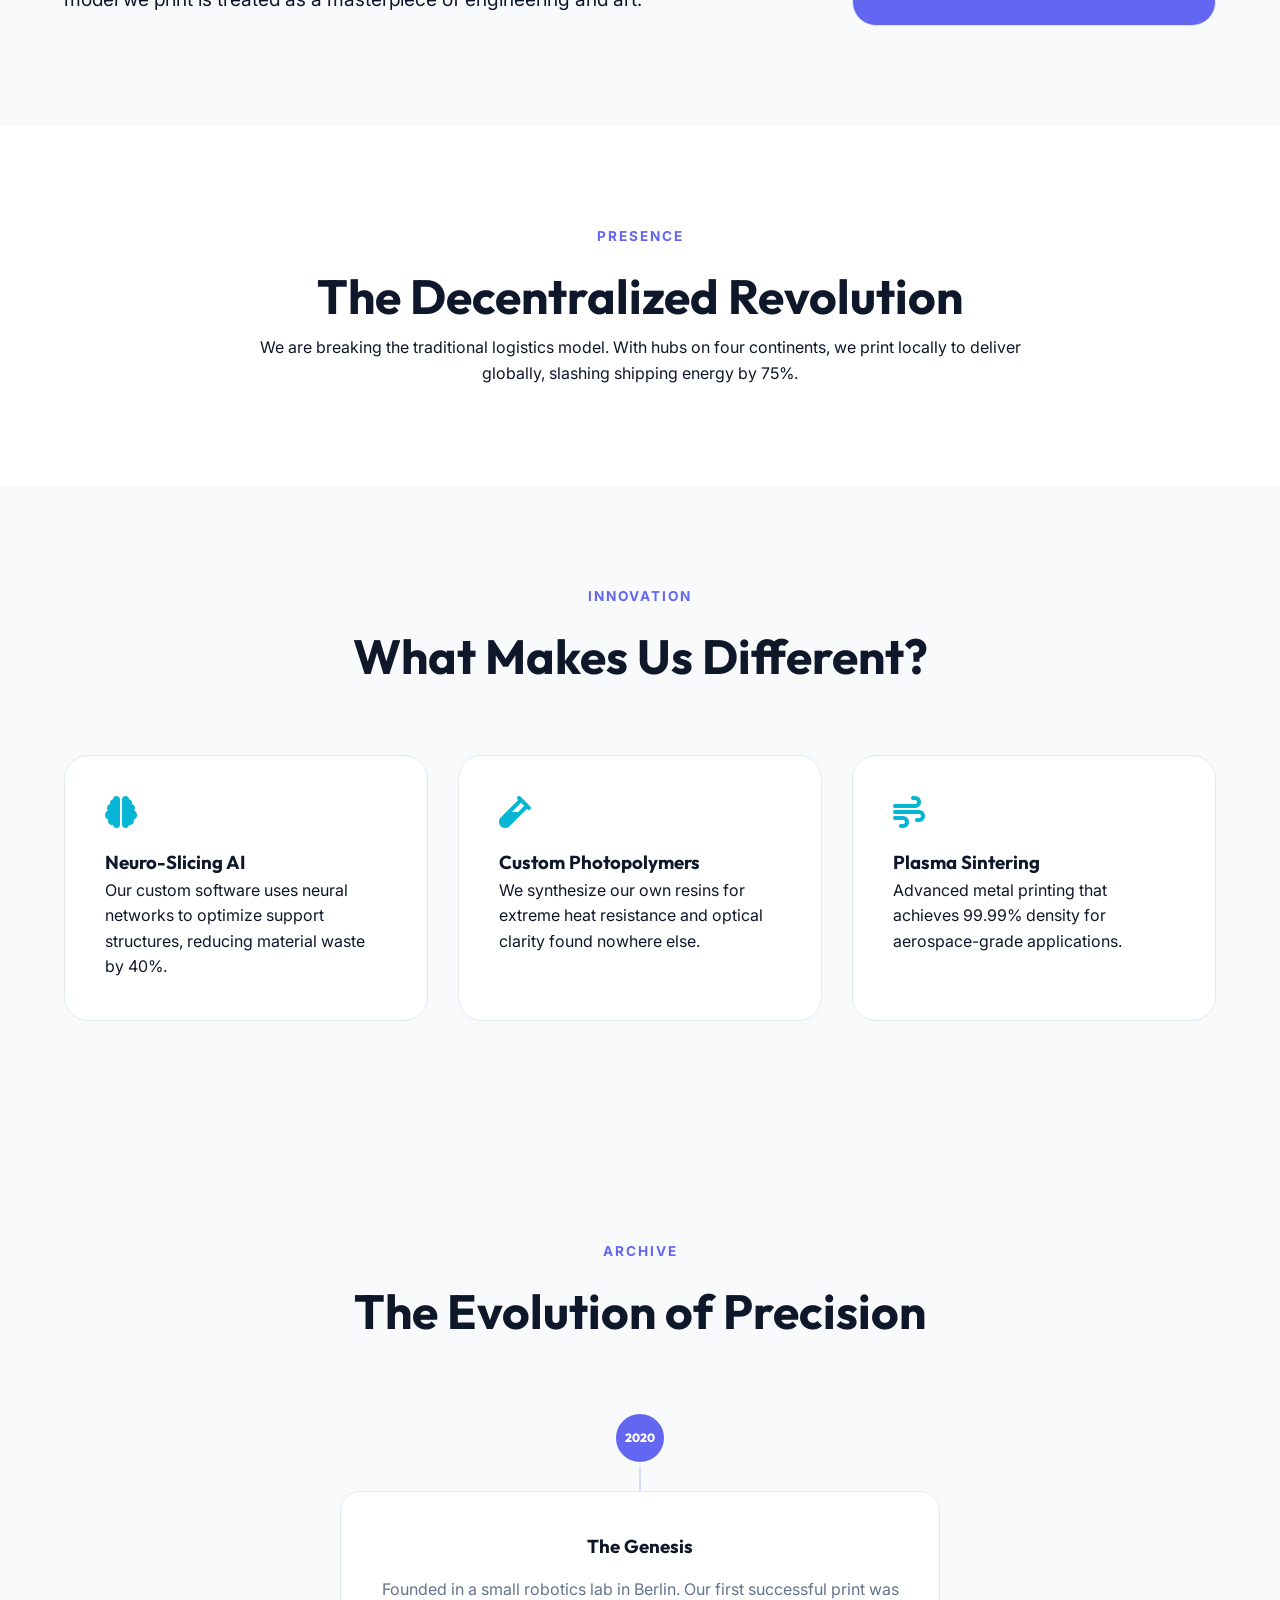
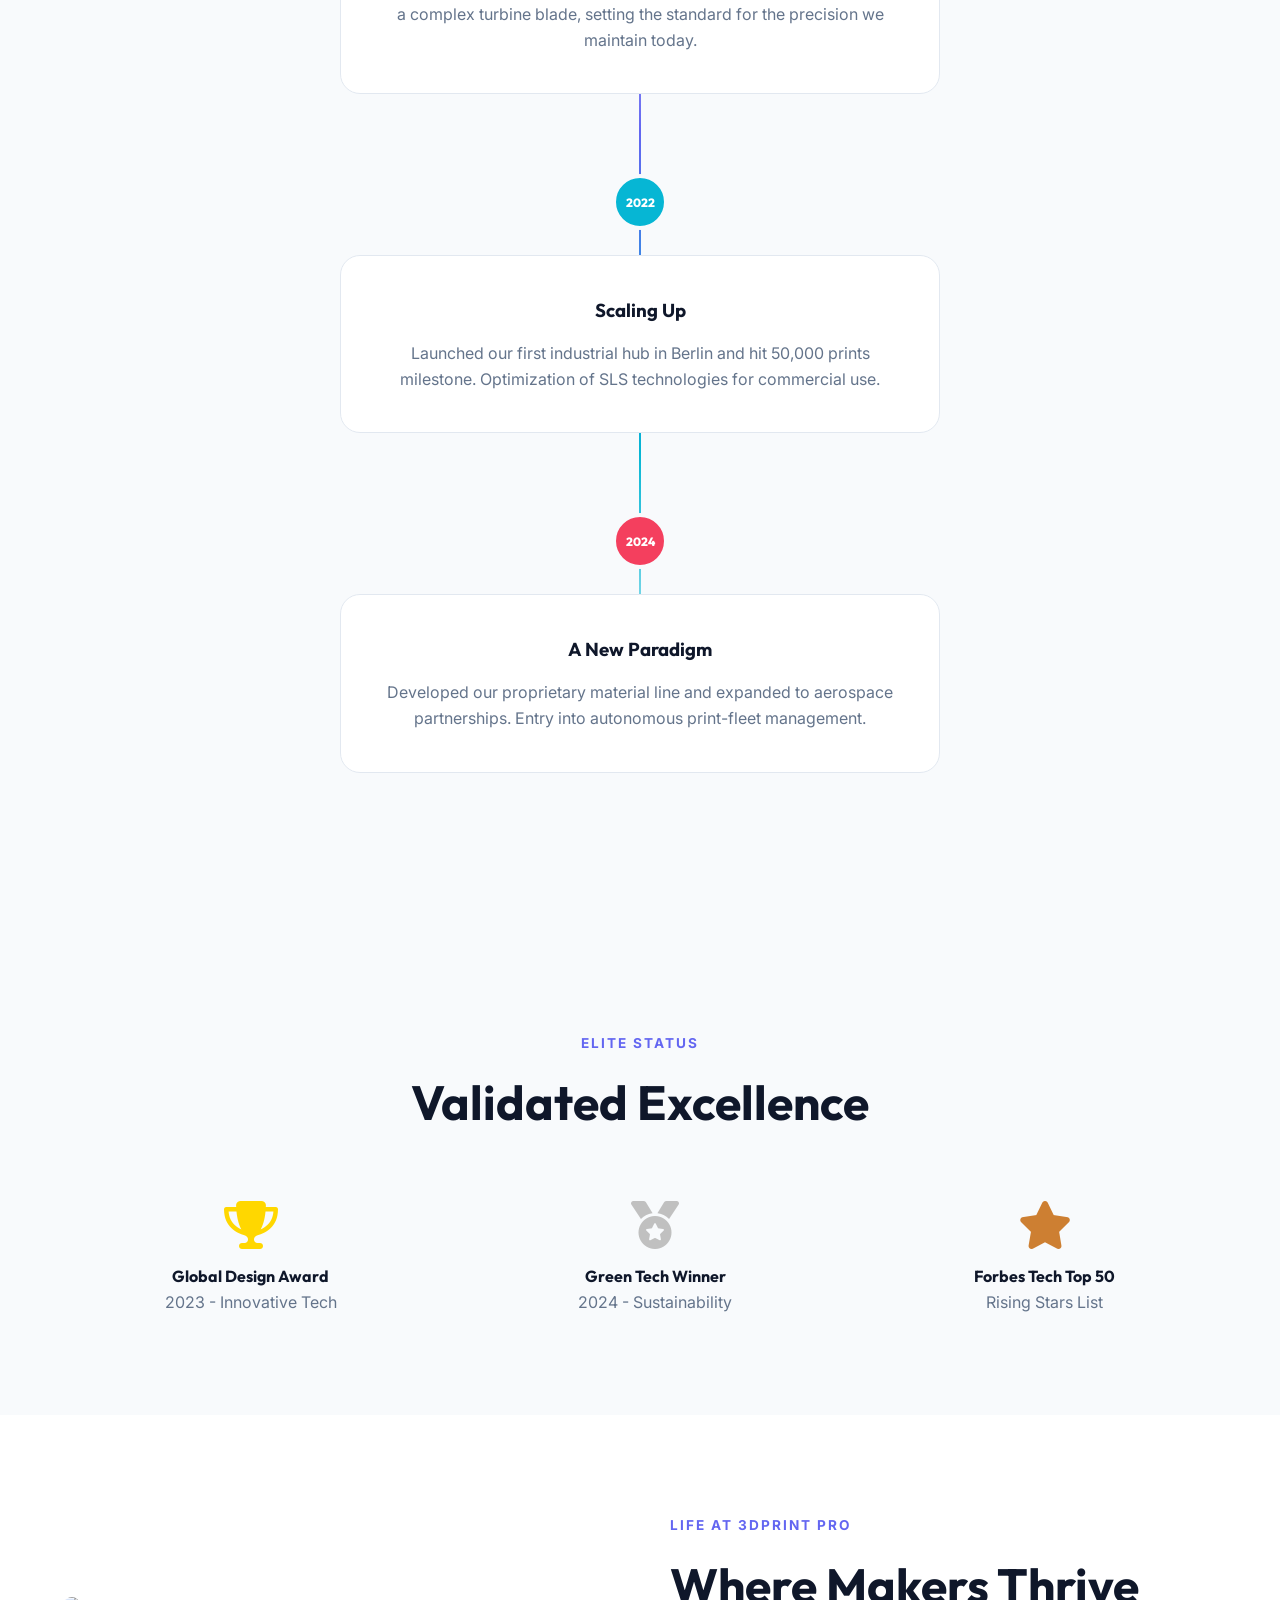
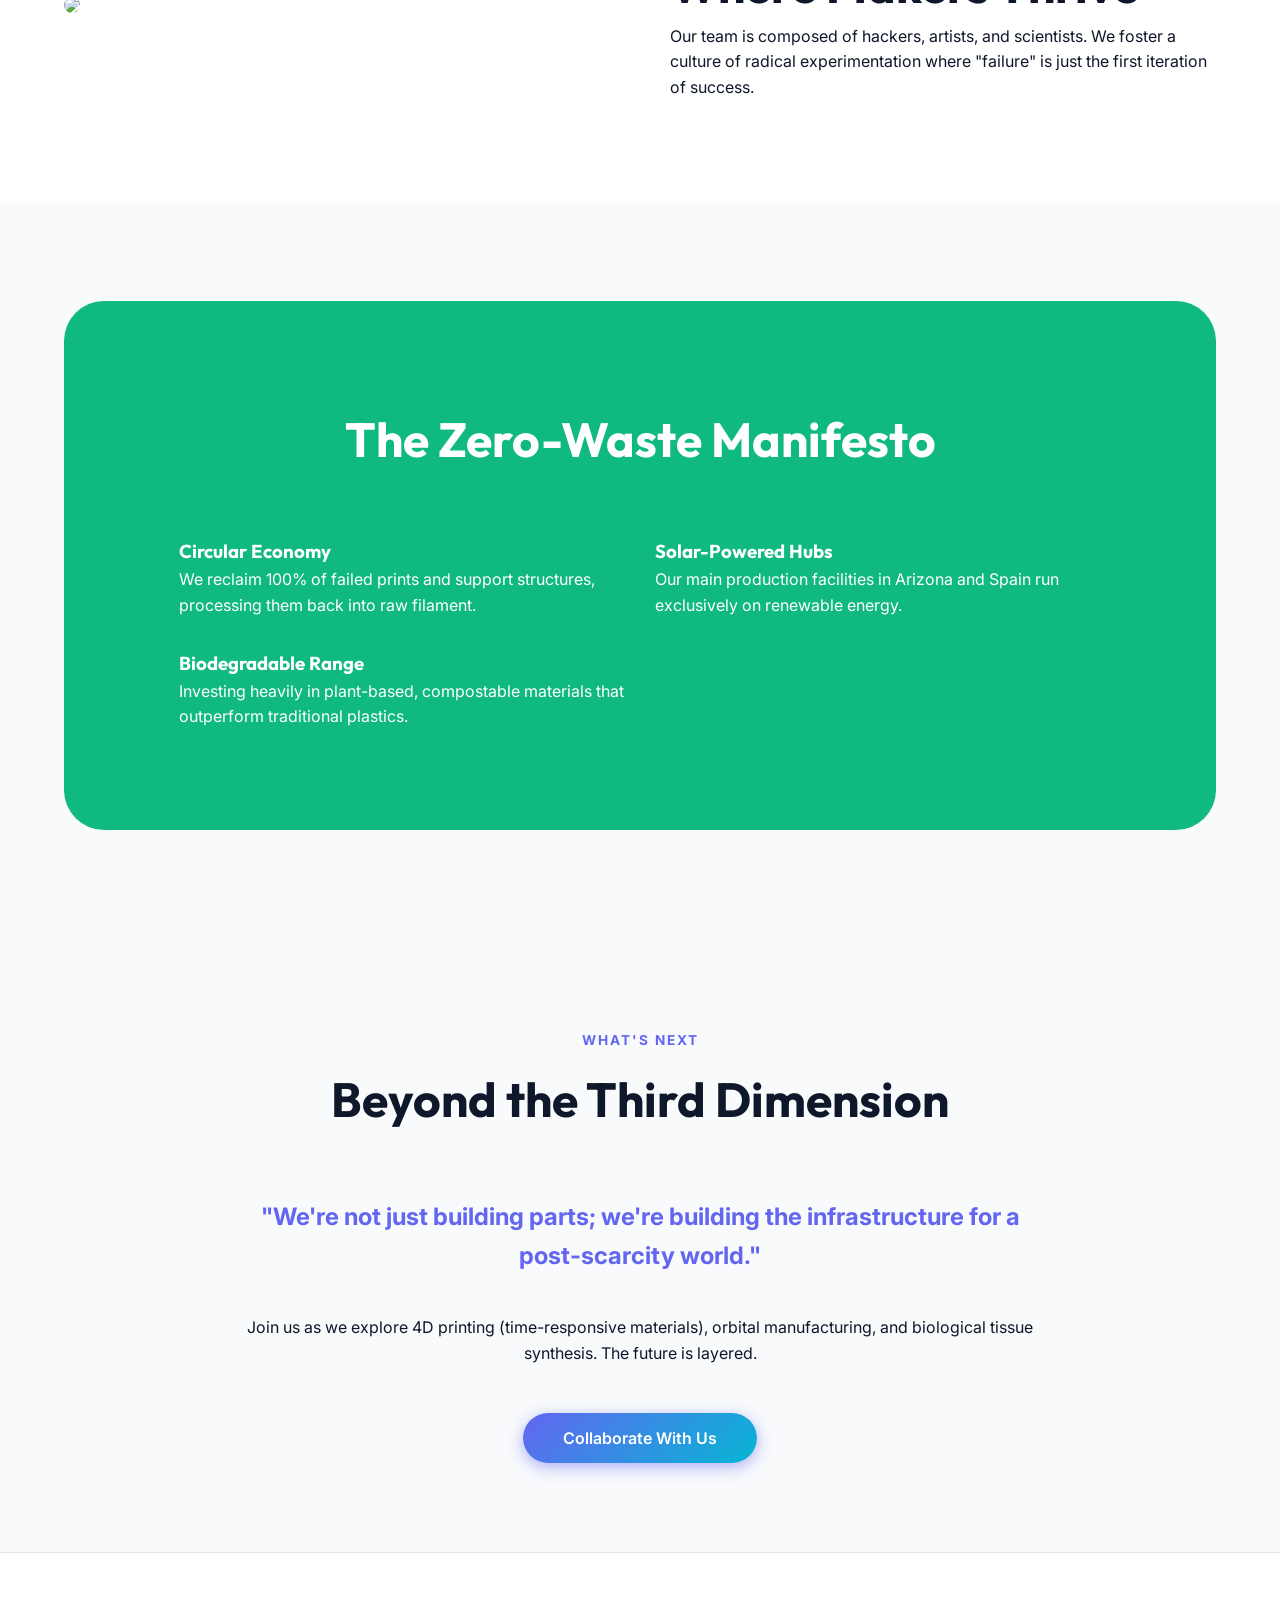
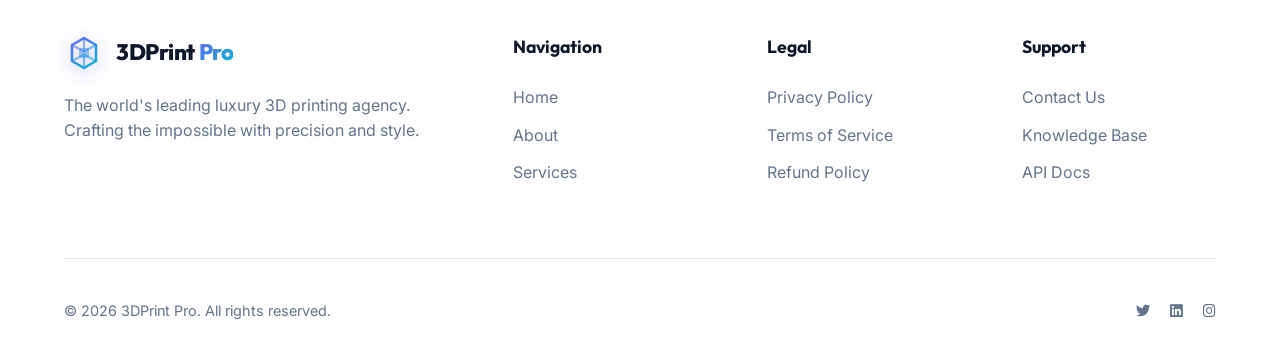
==== commit e5924d44: "vada mapla" ====
--- a/about.html
+++ b/about.html
@@ -5,7 +5,7 @@
     <meta charset="UTF-8">
     <meta name="viewport" content="width=device-width, initial-scale=1.0">
     <title>About Us | 3DPrint Pro</title>
-    <link rel="icon" type="image/png" href="logo.png">
+    <link rel="icon" type="image/svg+xml" href="logo-icon.svg">
     <meta name="description"
         content="Discover the story, mission, and technology behind 3DPrint Pro. Leaders in industrial 3D printing.">
     <style>
@@ -29,7 +29,8 @@
 
     <header>
         <a href="index.html" class="logo">
-            <img src="logo.png" alt="3DPrint Pro Logo" style="height: 42px; width: auto;">
+            <img src="logo-icon.svg" alt="3DPrint Pro" class="logo-icon">
+            <span class="logo-text">3DPrint <span class="text-accent">Pro</span></span>
         </a>
 
         <nav>
@@ -41,7 +42,7 @@
                 </div>
             </div>
             <div class="nav-item">
-                <a href="about.html" class="nav-link" style="color: var(--primary);">About</a>
+                <a href="about.html" class="nav-link active">About</a>
             </div>
             <div class="nav-item">
                 <a href="services.html" class="nav-link">Services</a>
@@ -353,7 +354,8 @@
         <div class="footer-grid">
             <div class="footer-about">
                 <a href="index.html" class="logo footer-logo">
-                    <img src="logo.png" alt="3DPrint Pro Logo" style="height: 48px; width: auto;">
+                    <img src="logo-icon.svg" alt="3DPrint Pro" class="logo-icon">
+                    <span class="logo-text">3DPrint <span class="text-accent">Pro</span></span>
                 </a>
                 <p style="color: var(--text-muted);">The world's leading luxury 3D printing agency. Crafting the
                     impossible with precision and style.</p>
--- a/index.css
+++ b/index.css
@@ -13,6 +13,10 @@
     --border: #e2e8f0;
     --header-bg: rgba(255, 255, 255, 0.8);
 
+    /* Brand Identity */
+    --logo-primary: #6366f1;
+    --logo-secondary: #06b6d4;
+
     /* Transitions */
     --transition: all 0.3s cubic-bezier(0.4, 0, 0.2, 1);
 }
@@ -173,18 +177,39 @@
 .logo {
     display: flex;
     align-items: center;
-    gap: 10px;
-    font-size: 1.5rem;
+    gap: 12px;
+    font-size: 1.4rem;
     font-weight: 800;
-    color: var(--primary);
+    color: var(--text-main);
     text-decoration: none;
-}
-
-.logo span {
-    background: linear-gradient(135deg, var(--primary), var(--secondary));
+    transition: var(--transition);
+}
+
+.logo-icon {
+    height: 40px;
+    width: auto;
+    filter: drop-shadow(0 4px 10px var(--primary-glow));
+    transition: var(--transition);
+}
+
+.logo:hover .logo-icon {
+    transform: scale(1.1) rotate(5deg);
+}
+
+.logo-text {
+    font-family: 'Outfit', sans-serif;
+    letter-spacing: -0.5px;
+    display: flex;
+    align-items: center;
+}
+
+.logo-text .text-accent {
+    color: var(--logo-primary);
+    background: linear-gradient(135deg, var(--logo-primary), var(--logo-secondary));
     -webkit-background-clip: text;
     background-clip: text;
     -webkit-text-fill-color: transparent;
+    margin-left: 4px;
 }
 
 /* Navigation */
@@ -210,8 +235,24 @@
     gap: 5px;
 }
 
-.nav-link:hover {
+.nav-link:hover,
+.nav-link.active {
     color: var(--primary);
+}
+
+.nav-link.active {
+    position: relative;
+}
+
+.nav-link.active::after {
+    content: '';
+    position: absolute;
+    bottom: 0;
+    left: 0;
+    width: 100%;
+    height: 2px;
+    background: var(--primary);
+    border-radius: 2px;
 }
 
 /* Dropdowns */
@@ -290,7 +331,7 @@
 }
 
 .login-btn {
-    background: linear-gradient(135deg, var(--primary), var(--secondary));
+    background: linear-gradient(135deg, var(--logo-primary), var(--logo-secondary));
     color: white;
     padding: 10px 24px;
     border-radius: 30px;
@@ -303,6 +344,27 @@
 .login-btn:hover {
     transform: translateY(-2px);
     box-shadow: 0 6px 20px var(--primary-glow);
+}
+
+.secondary-btn {
+    padding: 12px 32px;
+    border-radius: 30px;
+    border: 2px solid var(--border);
+    color: var(--text-main);
+    text-decoration: none !important;
+    font-weight: 600;
+    transition: var(--transition);
+    display: flex;
+    align-items: center;
+    gap: 8px;
+    background: transparent;
+}
+
+.secondary-btn:hover {
+    border-color: var(--primary);
+    color: var(--primary);
+    transform: translateY(-2px);
+    box-shadow: 0 5px 15px rgba(0, 0, 0, 0.05);
 }
 
 /* Hero Section */
@@ -579,6 +641,11 @@
     color: var(--primary);
 }
 
+.mobile-nav-link.active {
+    border-left: 3px solid var(--primary);
+    padding-left: 15px;
+}
+
 .mobile-sub-link {
     display: block;
     padding: 10px 15px;
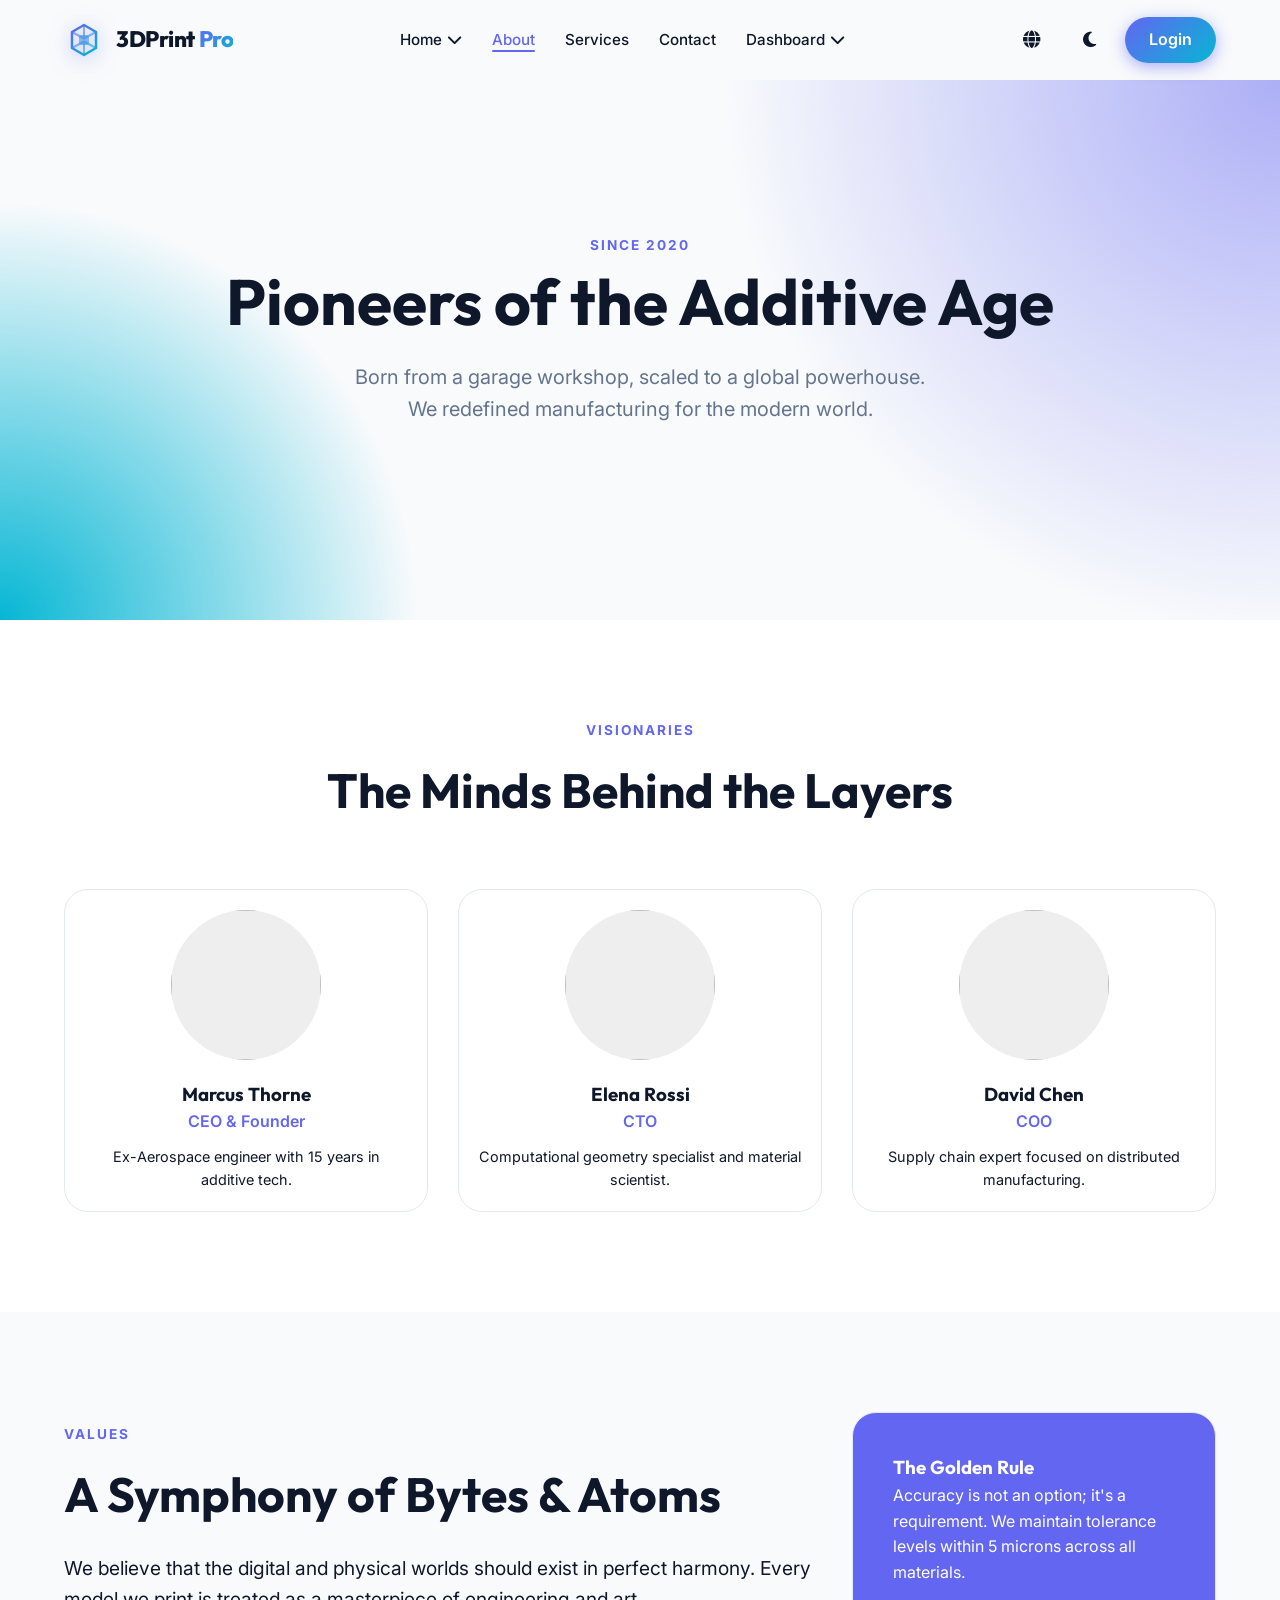
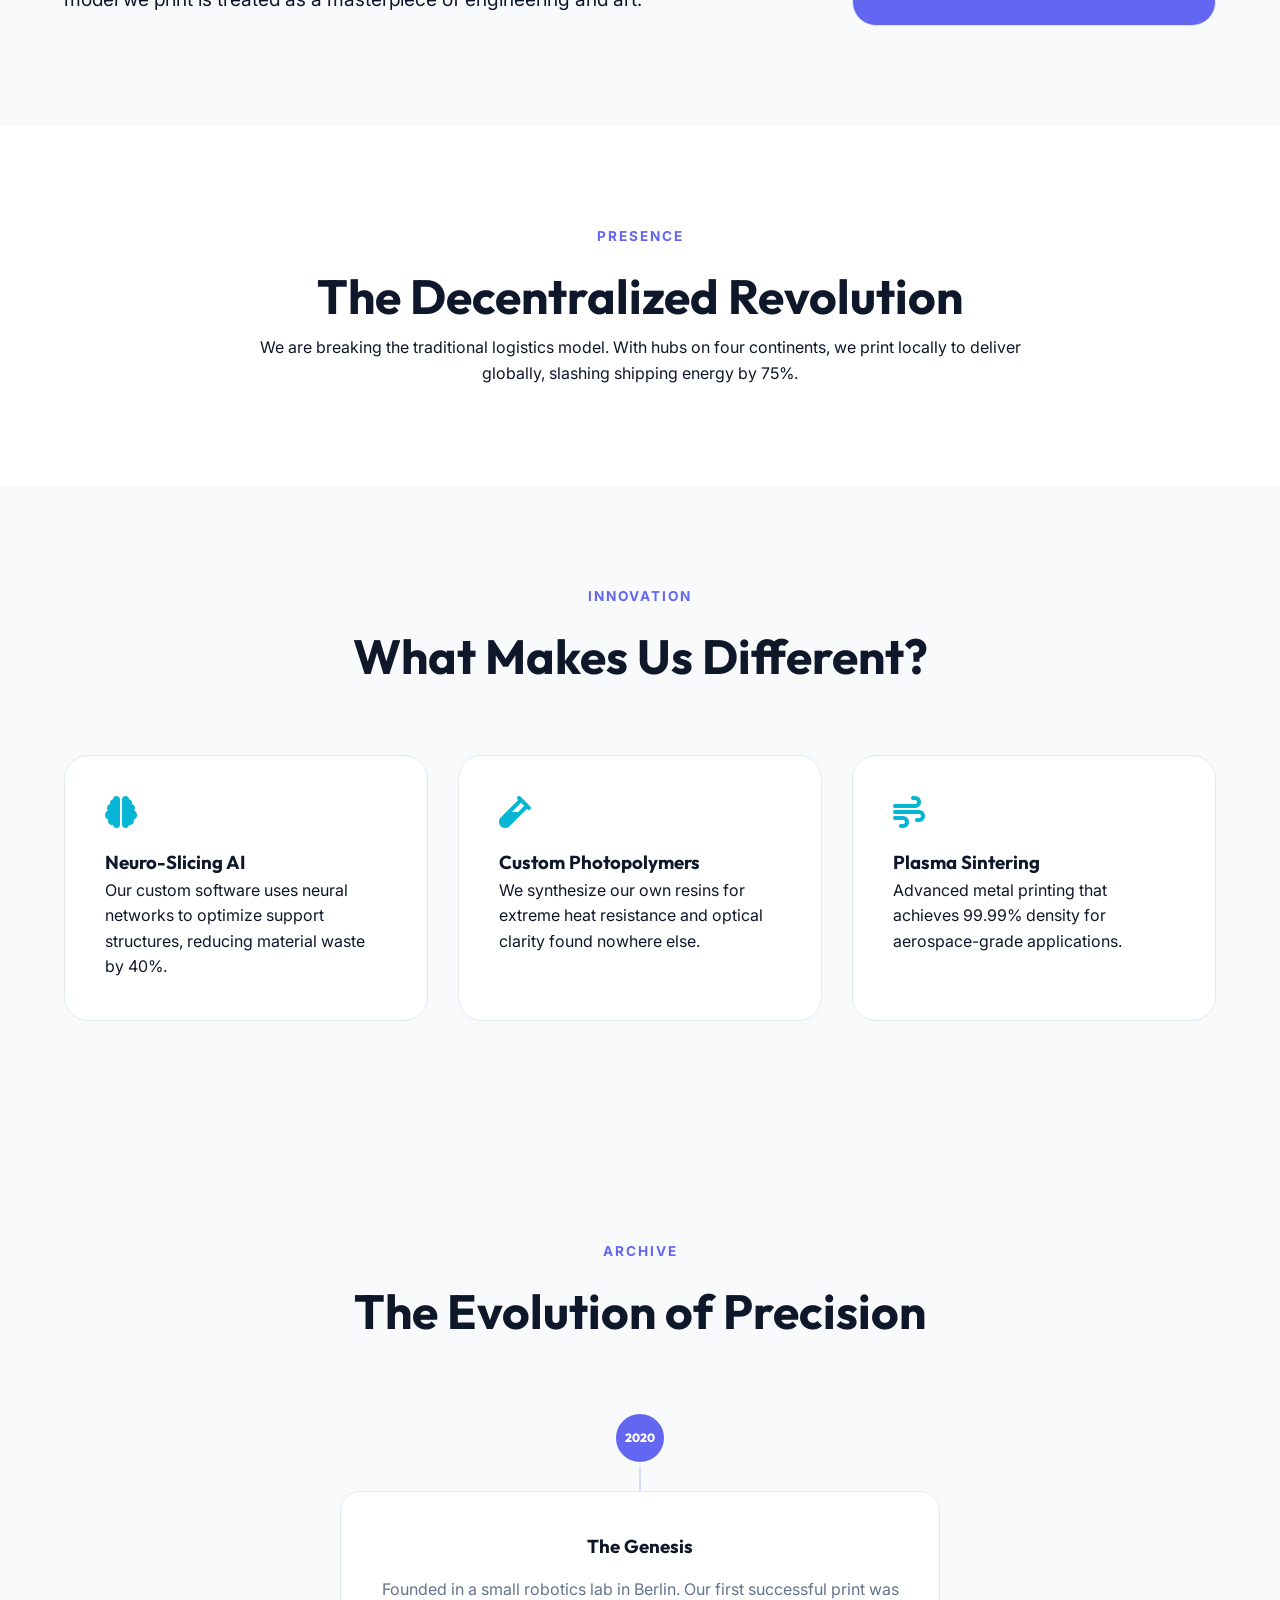
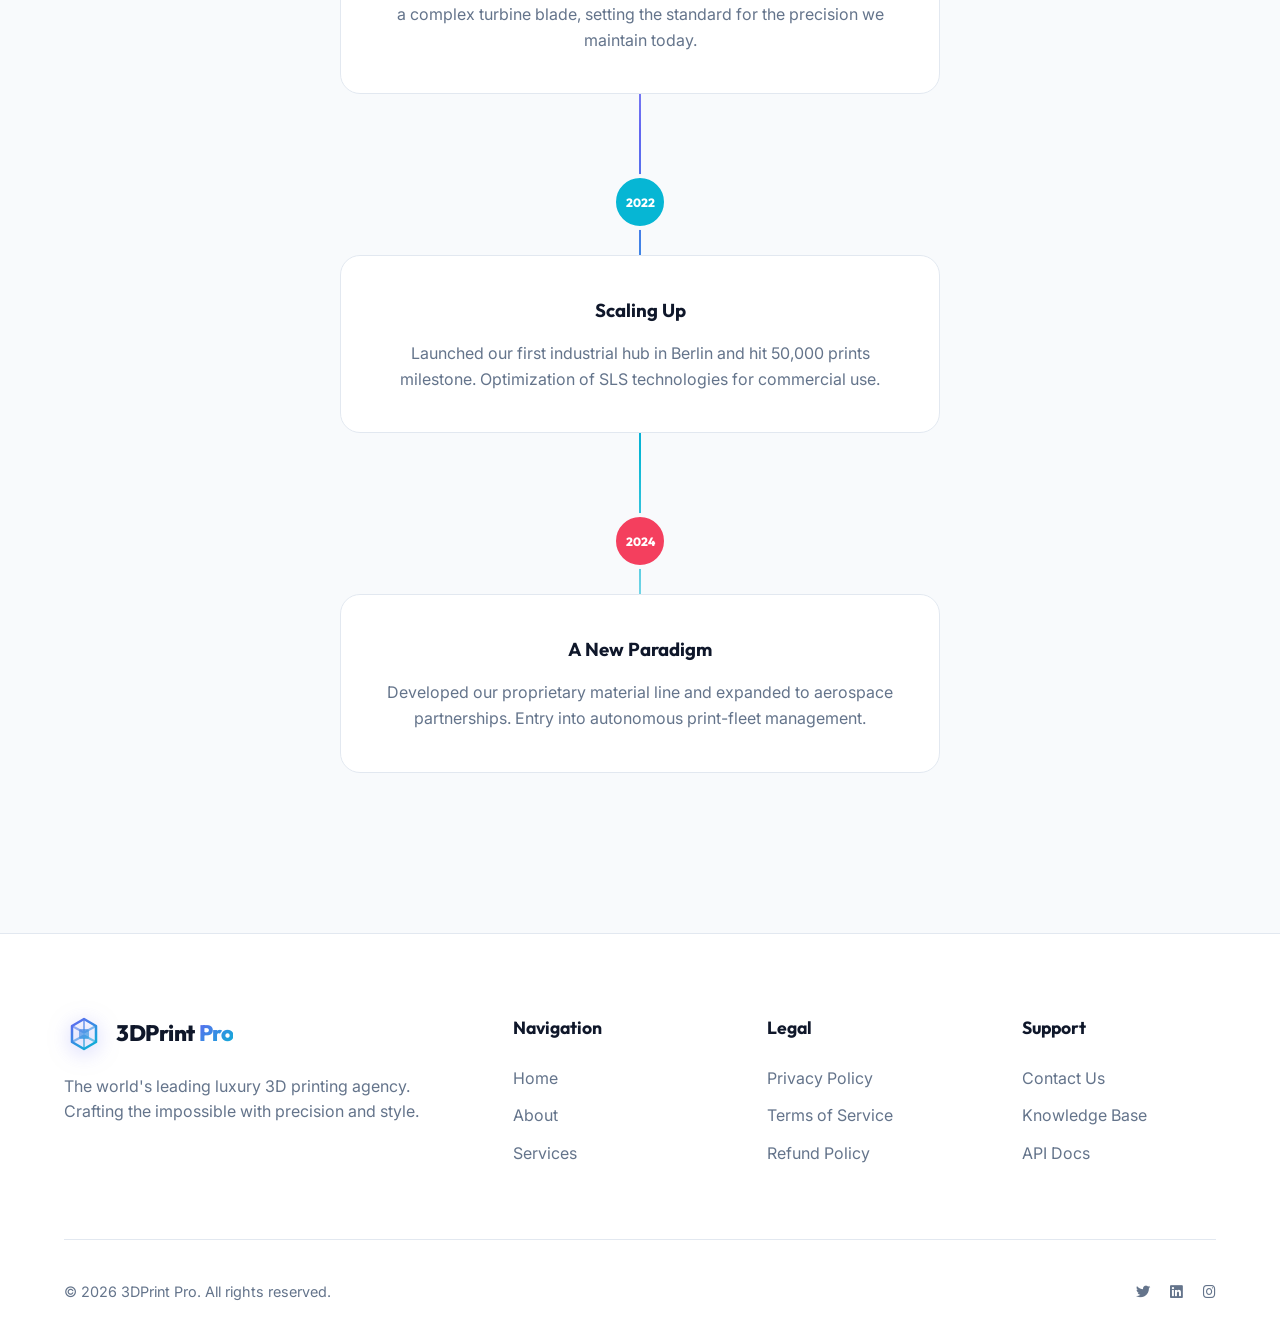
==== commit 4bb638e9: "fff" ====
--- a/about.html
+++ b/about.html
@@ -262,89 +262,6 @@
                                 management.</p>
                         </div>
                     </div>
-                </div>
-            </div>
-        </section>
-
-        <!-- Section 7: Awards & Recognition -->
-        <section id="awards">
-            <div class="section-head">
-                <span class="section-tag">Elite Status</span>
-                <h2 class="section-title">Validated Excellence</h2>
-            </div>
-            <div style="display: flex; justify-content: space-around; flex-wrap: wrap; gap: 40px;">
-                <div style="text-align: center;">
-                    <i class="fas fa-trophy" style="font-size: 3rem; color: #ffd700; margin-bottom: 15px;"></i>
-                    <h4>Global Design Award</h4>
-                    <p style="color: var(--text-muted);">2023 - Innovative Tech</p>
-                </div>
-                <div style="text-align: center;">
-                    <i class="fas fa-medal" style="font-size: 3rem; color: #c0c0c0; margin-bottom: 15px;"></i>
-                    <h4>Green Tech Winner</h4>
-                    <p style="color: var(--text-muted);">2024 - Sustainability</p>
-                </div>
-                <div style="text-align: center;">
-                    <i class="fas fa-star" style="font-size: 3rem; color: #cd7f32; margin-bottom: 15px;"></i>
-                    <h4>Forbes Tech Top 50</h4>
-                    <p style="color: var(--text-muted);">Rising Stars List</p>
-                </div>
-            </div>
-        </section>
-
-        <!-- Section 8: Internal Culture -->
-        <section id="culture" style="background: var(--bg-card);">
-            <div style="display: flex; gap: 60px; align-items: center; flex-wrap: wrap-reverse;">
-                <div style="flex: 1; min-width: 300px;">
-                    <img src="https://images.unsplash.com/photo-1522202176988-66273c2fd55f?auto=format&fit=crop&w=800&q=80"
-                        style="width: 100%; border-radius: 24px;">
-                </div>
-                <div style="flex: 1; min-width: 300px;">
-                    <span class="section-tag">Life at 3DPrint Pro</span>
-                    <h2 class="section-title">Where Makers Thrive</h2>
-                    <p>Our team is composed of hackers, artists, and scientists. We foster a culture of radical
-                        experimentation where "failure" is just the first iteration of success.</p>
-                </div>
-            </div>
-        </section>
-
-        <!-- Section 9: Sustainability Detail -->
-        <section id="eco-manifesto">
-            <div style="background: #10b981; border-radius: 40px; padding: 100px 10%; color: white;">
-                <div class="section-head">
-                    <h2 class="section-title" style="color: white;">The Zero-Waste Manifesto</h2>
-                </div>
-                <div class="grid-3">
-                    <div>
-                        <h3>Circular Economy</h3>
-                        <p>We reclaim 100% of failed prints and support structures, processing them back into raw
-                            filament.</p>
-                    </div>
-                    <div>
-                        <h3>Solar-Powered Hubs</h3>
-                        <p>Our main production facilities in Arizona and Spain run exclusively on renewable energy.</p>
-                    </div>
-                    <div>
-                        <h3>Biodegradable Range</h3>
-                        <p>Investing heavily in plant-based, compostable materials that outperform traditional plastics.
-                        </p>
-                    </div>
-                </div>
-            </div>
-        </section>
-
-        <!-- Section 10: The Road Ahead -->
-        <section id="future">
-            <div class="section-head">
-                <span class="section-tag">What's Next</span>
-                <h2 class="section-title">Beyond the Third Dimension</h2>
-            </div>
-            <div style="text-align: center; max-width: 800px; margin: 0 auto;">
-                <p style="font-size: 1.5rem; color: var(--primary); font-weight: 700; margin-bottom: 40px;">"We're not
-                    just building parts; we're building the infrastructure for a post-scarcity world."</p>
-                <p>Join us as we explore 4D printing (time-responsive materials), orbital manufacturing, and biological
-                    tissue synthesis. The future is layered.</p>
-                <div style="margin-top: 60px;">
-                    <a href="contact.html" class="login-btn" style="padding: 15px 40px;">Collaborate With Us</a>
                 </div>
             </div>
         </section>
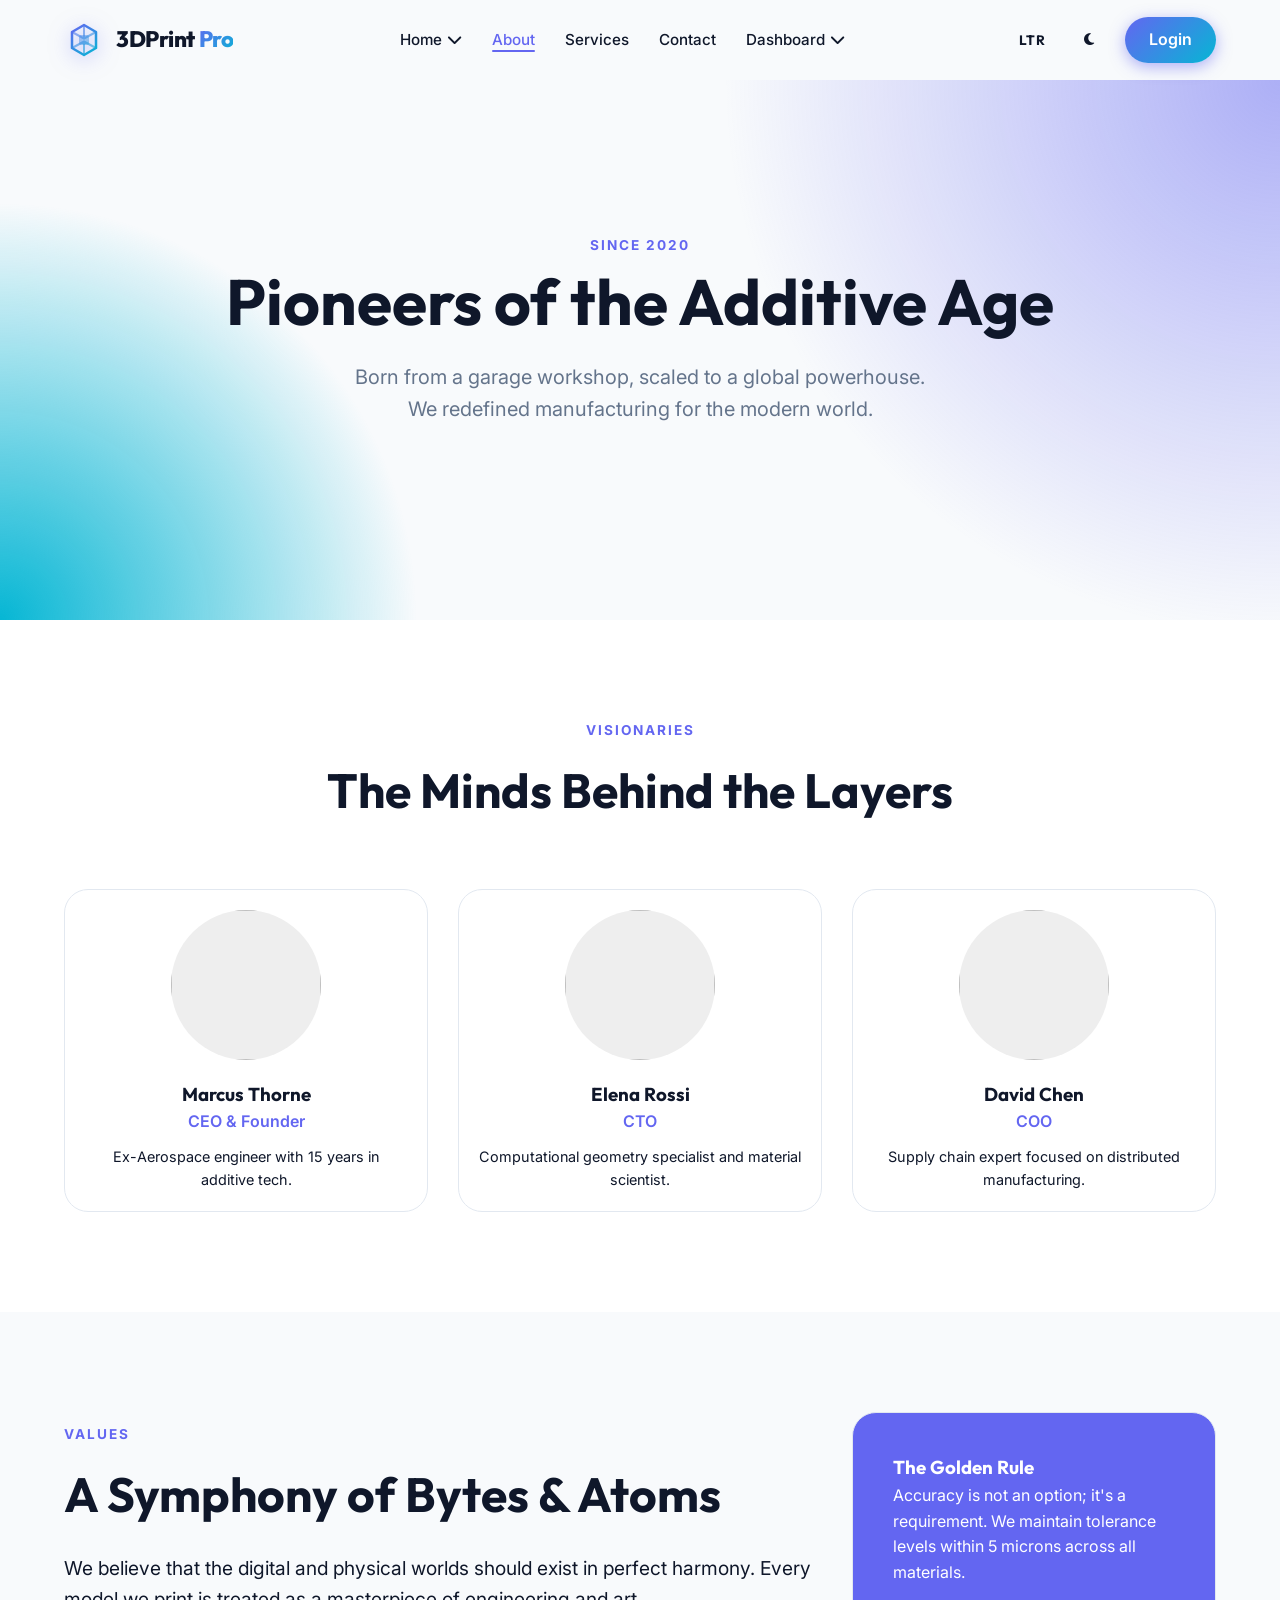
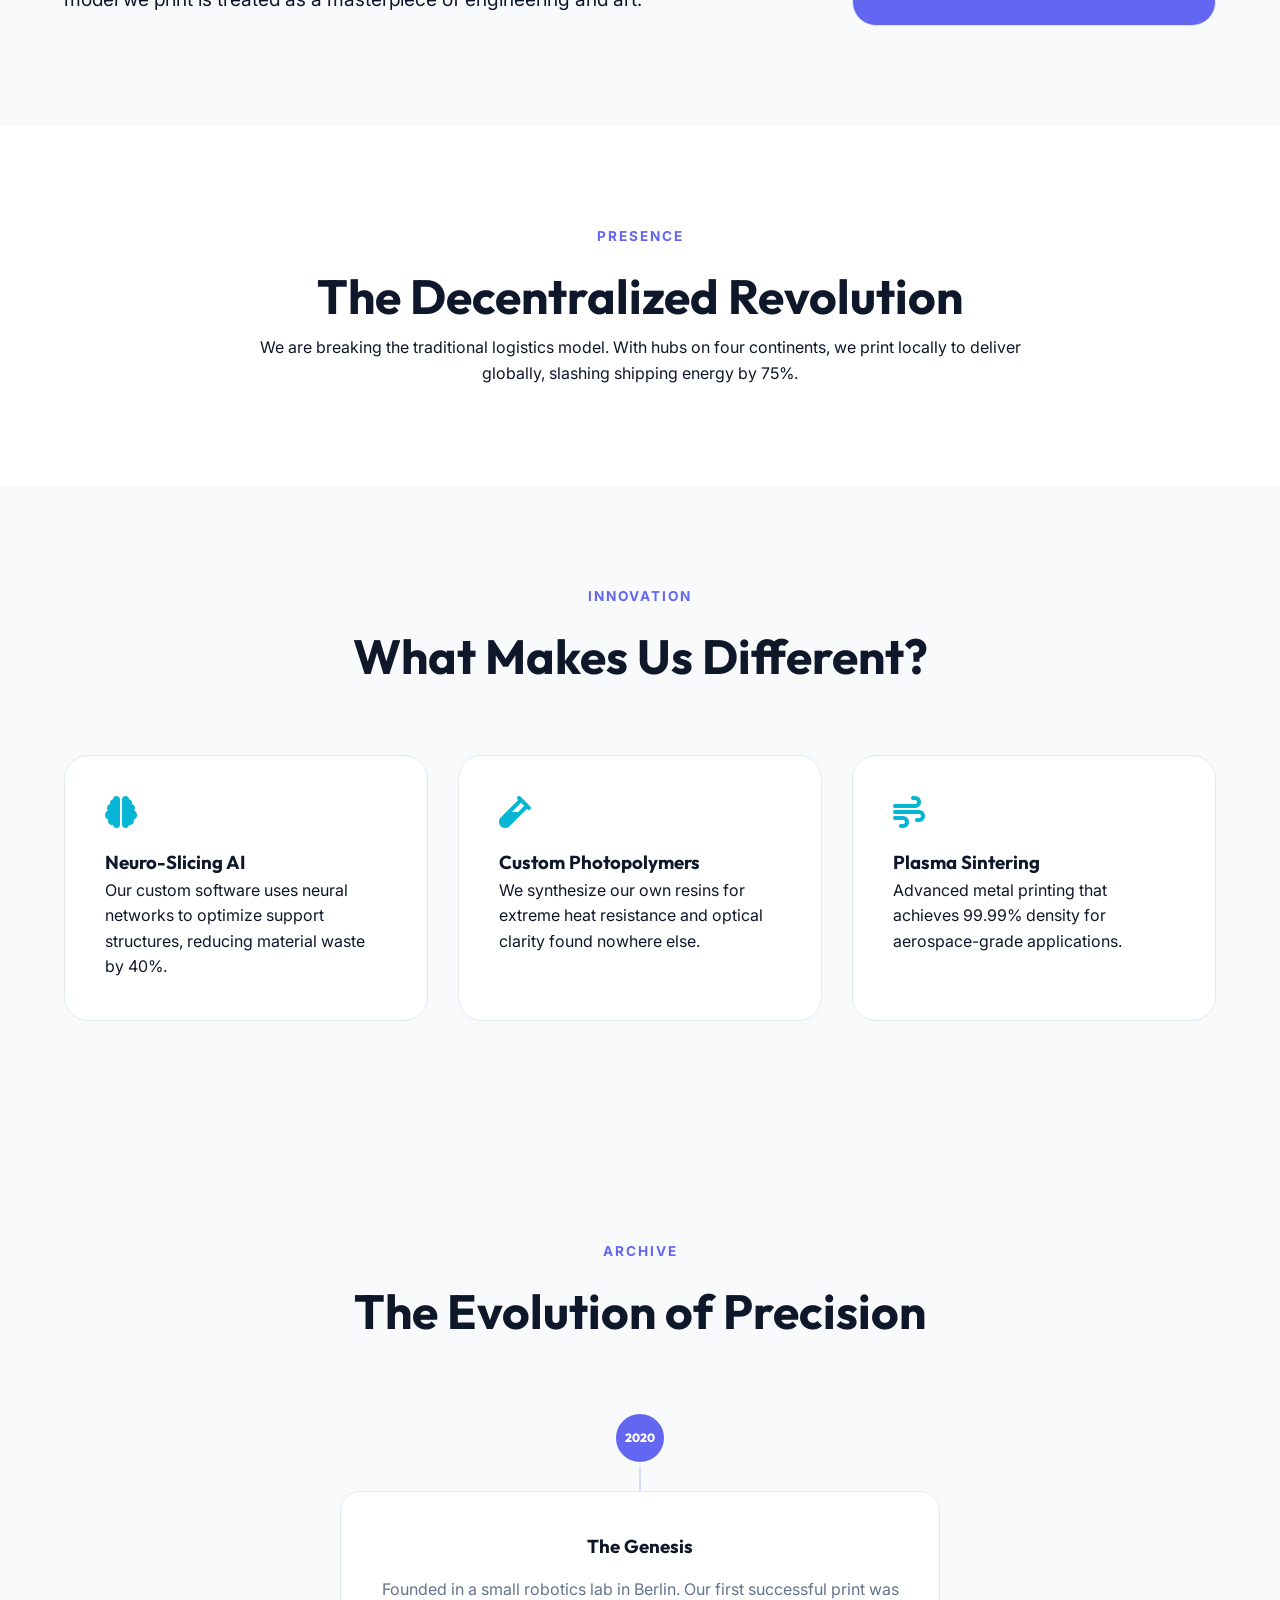
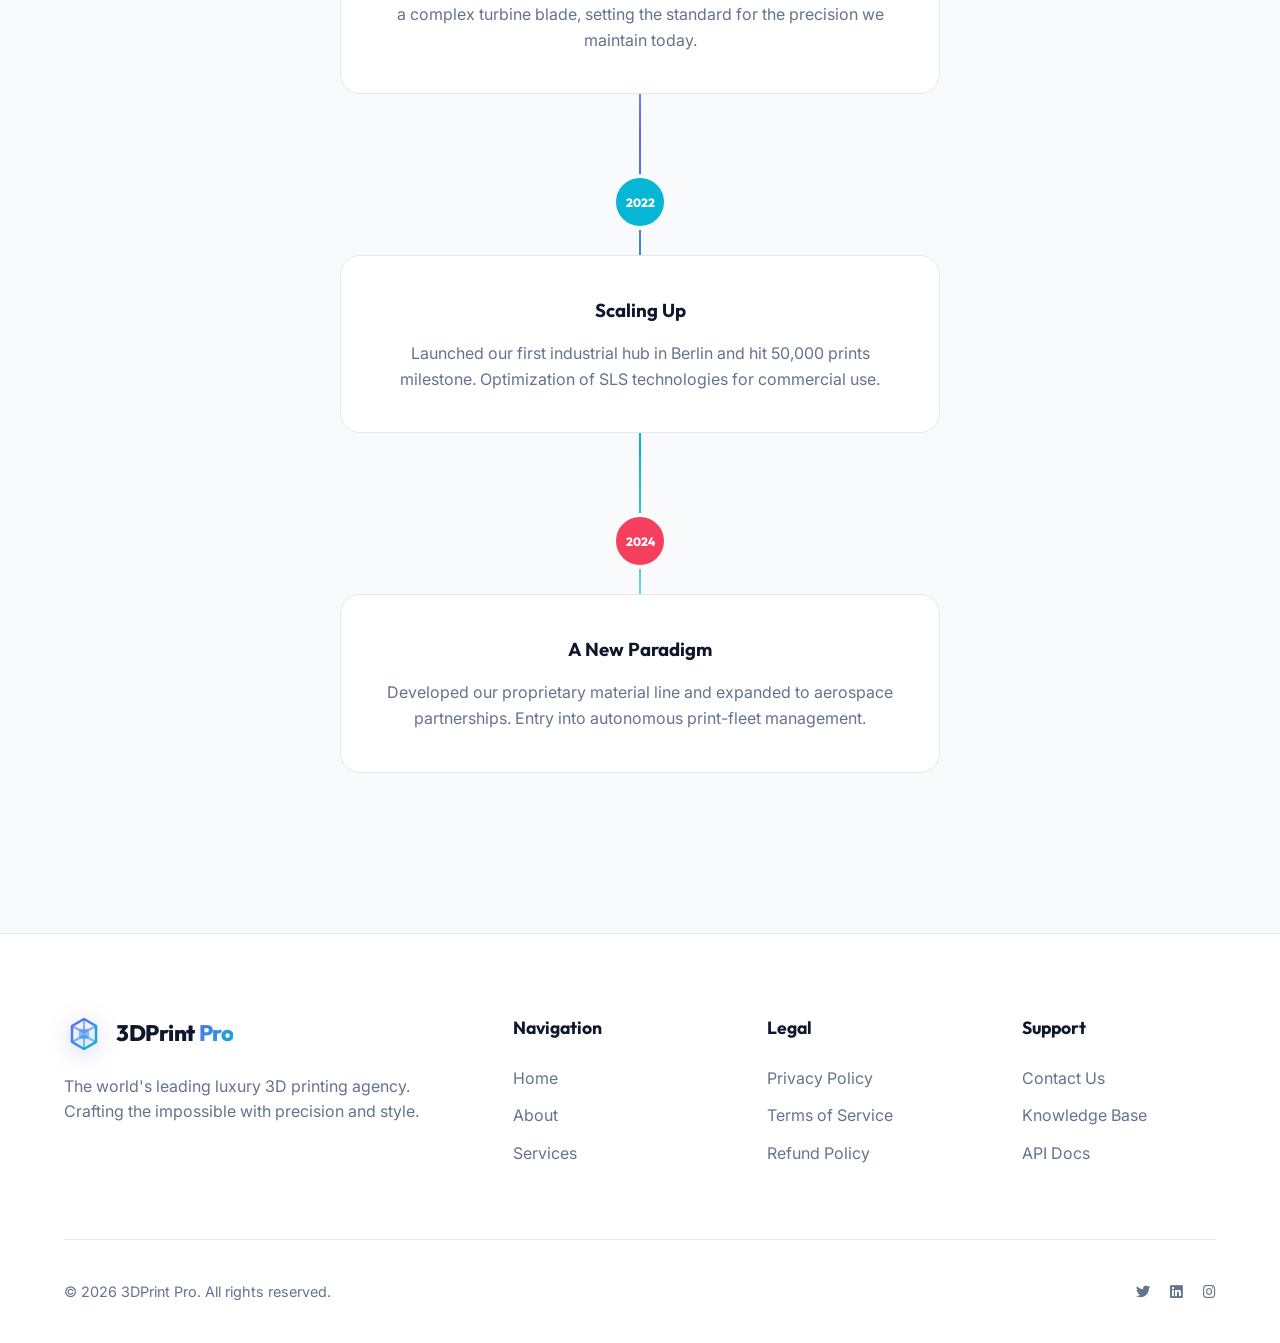
==== commit 8530ab70: "dfgh" ====
--- a/about.html
+++ b/about.html
@@ -60,7 +60,7 @@
         </nav>
 
         <div class="header-right">
-            <button class="icon-btn" id="rtl-toggle" title="Switch RTL/LTR"><i class="fas fa-globe"></i></button>
+            <button class="icon-btn" id="rtl-toggle" title="Switch RTL/LTR">LTR</button>
             <button class="icon-btn" id="theme-toggle" title="Toggle Theme"><i class="fas fa-moon"></i></button>
             <a href="login.html" class="login-btn">Login</a>
             <button class="hamburger" id="hamburger" aria-label="Toggle menu">
--- a/index.css
+++ b/index.css
@@ -319,9 +319,13 @@
     justify-content: center;
     width: 42px;
     height: 42px;
-    border-radius: 12px;
+    border-radius: 50%;
     transition: var(--transition);
     border: 1px solid transparent;
+    font-weight: 700;
+    font-family: 'Outfit', sans-serif;
+    letter-spacing: 0.5px;
+    font-size: 0.85rem;
 }
 
 .icon-btn:hover {
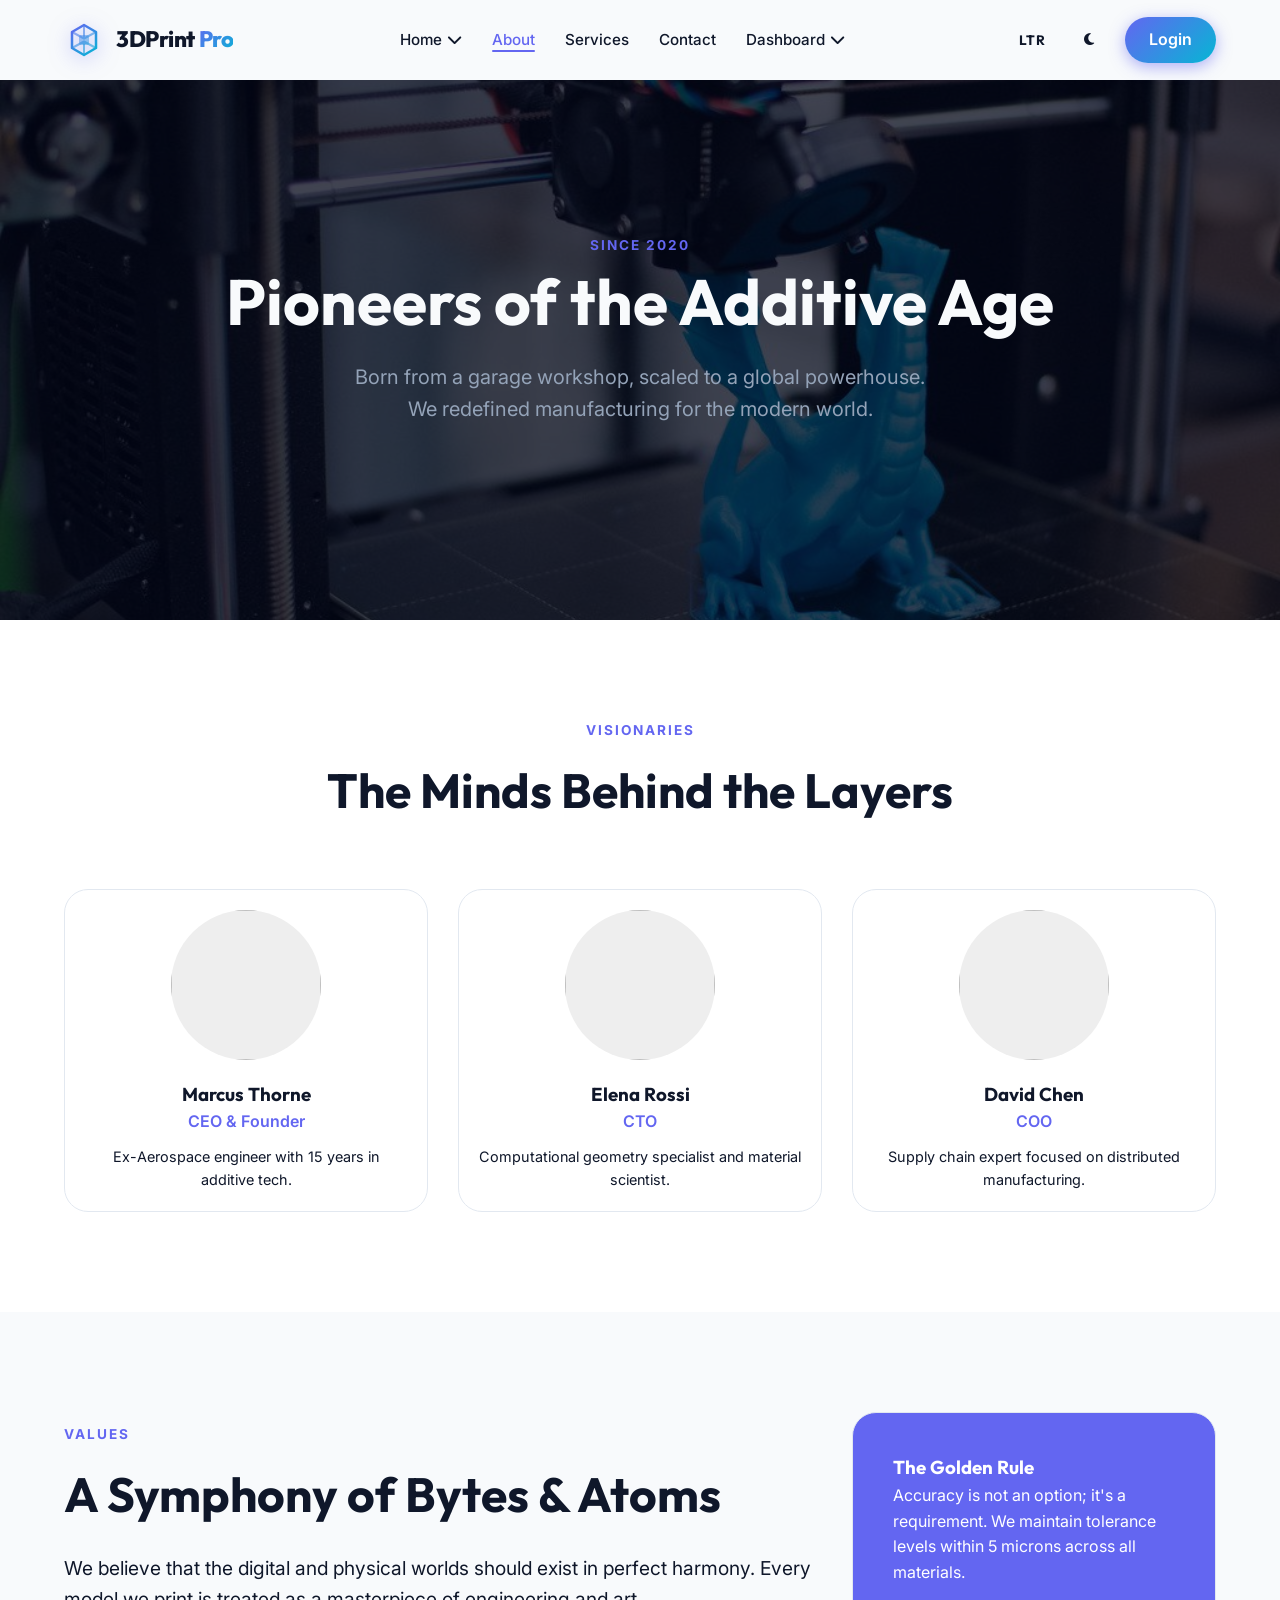
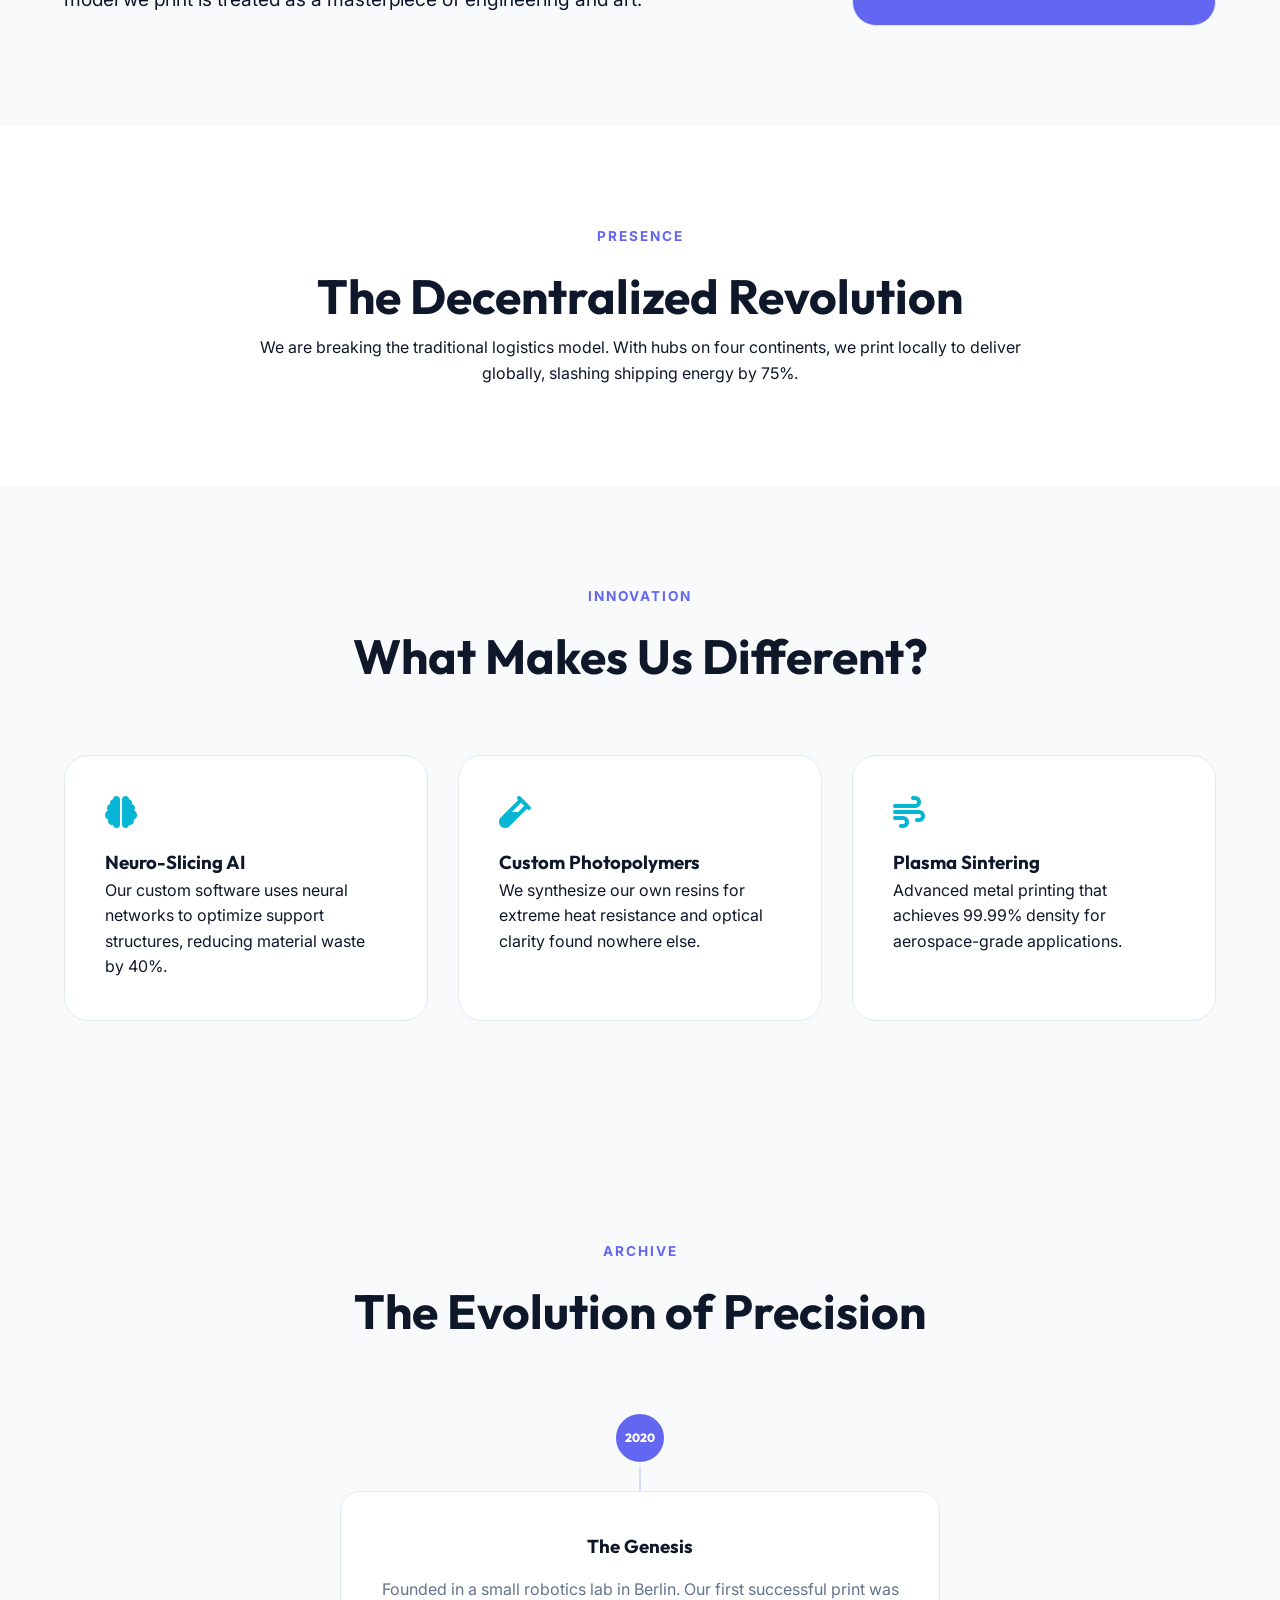
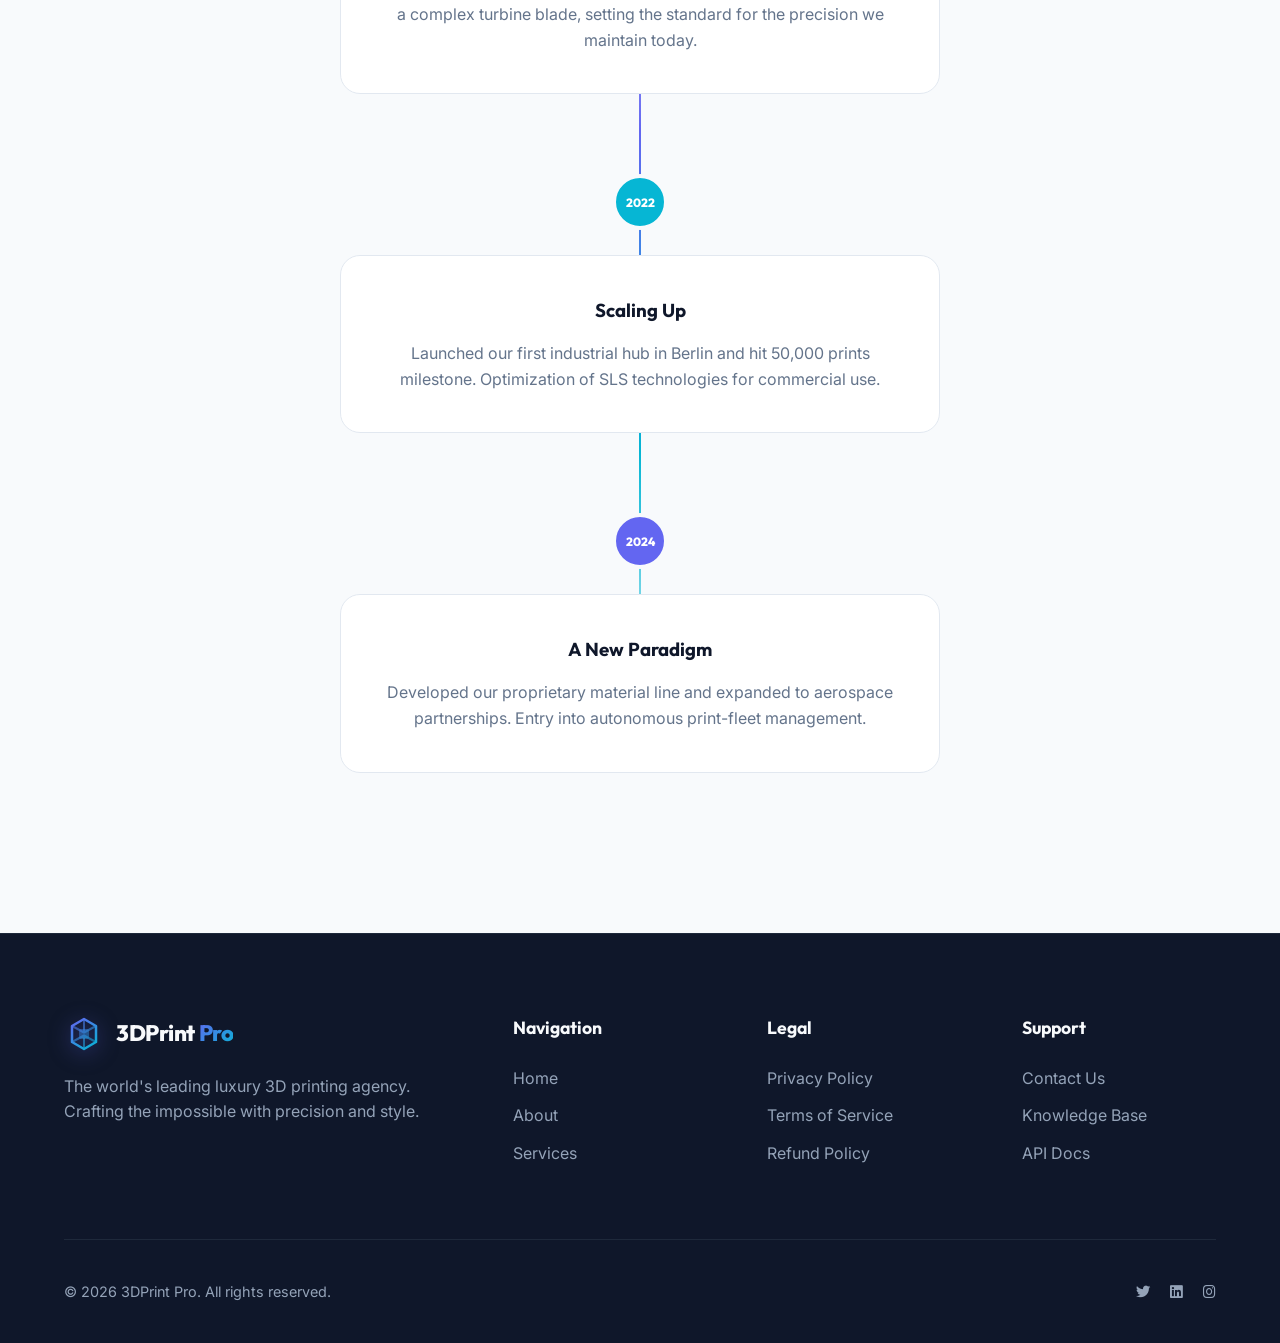
==== commit 1fea0814: "hhad" ====
--- a/about.html
+++ b/about.html
@@ -98,8 +98,9 @@
 
     <main style="padding-top: 80px;">
         <!-- Section 1: Hero / Heritage -->
-        <section class="hero" style="height: 60vh; min-height: 500px;">
-            <div class="hero-content">
+        <section class="hero" style="height: 60vh; min-height: 500px; background-image: url('3d2.jpg'); background-size: cover; background-position: center; position: relative; overflow: hidden;">
+            <div class="hero-overlay" style="position: absolute; inset: 0; background: var(--bg-main); opacity: 0.75; z-index: 1;"></div>
+            <div class="hero-content" style="position: relative; z-index: 2;">
                 <span class="section-tag">Since 2020</span>
                 <h1 style="font-size: 4rem;">Pioneers of the Additive Age</h1>
                 <p>Born from a garage workshop, scaled to a global powerhouse. We redefined manufacturing for the modern
@@ -252,7 +253,7 @@
                     <!-- 2024 -->
                     <div style="text-align: center; margin-bottom: 40px;">
                         <div
-                            style="width: 56px; height: 56px; background: var(--accent); color: white; border-radius: 50%; display: flex; align-items: center; justify-content: center; margin: 0 auto 25px; border: 4px solid var(--bg-main); font-weight: 800; font-family: 'Outfit'; z-index: 2; font-size: 12px; white-space: nowrap; flex-shrink: 0;">
+                            style="width: 56px; height: 56px; background: var(--primary); color: white; border-radius: 50%; display: flex; align-items: center; justify-content: center; margin: 0 auto 25px; border: 4px solid var(--bg-main); font-weight: 800; font-family: 'Outfit'; z-index: 2; font-size: 12px; white-space: nowrap; flex-shrink: 0;">
                             2024</div>
                         <div class="card timeline-card"
                             style="text-align: center; max-width: 600px; margin: 0 auto; background: var(--bg-card); padding: 40px; border-radius: 20px;">
--- a/index.css
+++ b/index.css
@@ -33,6 +33,27 @@
     --header-bg: rgba(2, 6, 23, 0.8);
 }
 
+/* Force Light Theme Variables on Header */
+header {
+    --bg-main: #f8fafc;
+    --bg-card: #ffffff;
+    --text-main: #0f172a;
+    --text-muted: #64748b;
+    --border: #e2e8f0;
+    --header-bg: rgba(255, 255, 255, 0.8);
+}
+
+/* Force Dark Theme Variables on Hero and Footer */
+.hero, footer {
+    --bg-main: #020617;
+    --bg-card: #0f172a;
+    --text-main: #f8fafc;
+    --text-muted: #94a3b8;
+    --border: #1e293b;
+    --header-bg: rgba(2, 6, 23, 0.8);
+    color: var(--text-main);
+}
+
 [dir="rtl"] {
     direction: rtl;
     text-align: right;
@@ -40,25 +61,9 @@
 
 [dir="rtl"] .hero,
 [dir="rtl"] .section-head,
-[dir="rtl"] .hero p,
-[dir="rtl"] .footer-about p,
-[dir="rtl"] .footer-bottom,
-[dir="rtl"] footer {
+[dir="rtl"] .hero p {
     text-align: center;
     /* Keep these centered if they were originally centered */
-}
-
-/* Header & Nav Adjustments */
-[dir="rtl"] header {
-    flex-direction: row-reverse;
-}
-
-[dir="rtl"] nav {
-    flex-direction: row-reverse;
-}
-
-[dir="rtl"] .header-right {
-    flex-direction: row-reverse;
 }
 
 [dir="rtl"] .dropdown {
@@ -300,13 +305,7 @@
     gap: 15px;
 }
 
-[dir="rtl"] .header-right {
-    flex-direction: row-reverse;
-}
-
-[dir="rtl"] .nav-link i {
-    transform: rotate(180deg);
-}
+
 
 .icon-btn {
     background: none;
@@ -379,8 +378,12 @@
     justify-content: center;
     text-align: center;
     padding: 0 5%;
-    background: radial-gradient(circle at top right, var(--primary-glow), transparent 40%),
-        radial-gradient(circle at bottom left, var(--secondary), transparent 30%);
+    background: linear-gradient(135deg, var(--primary-glow), transparent 40%),
+                linear-gradient(225deg, rgba(6, 182, 212, 0.1), transparent 30%),
+                url('3d4.webp');
+    background-size: cover;
+    background-position: center;
+    background-repeat: no-repeat;
     position: relative;
     overflow: hidden;
     width: 100%;
